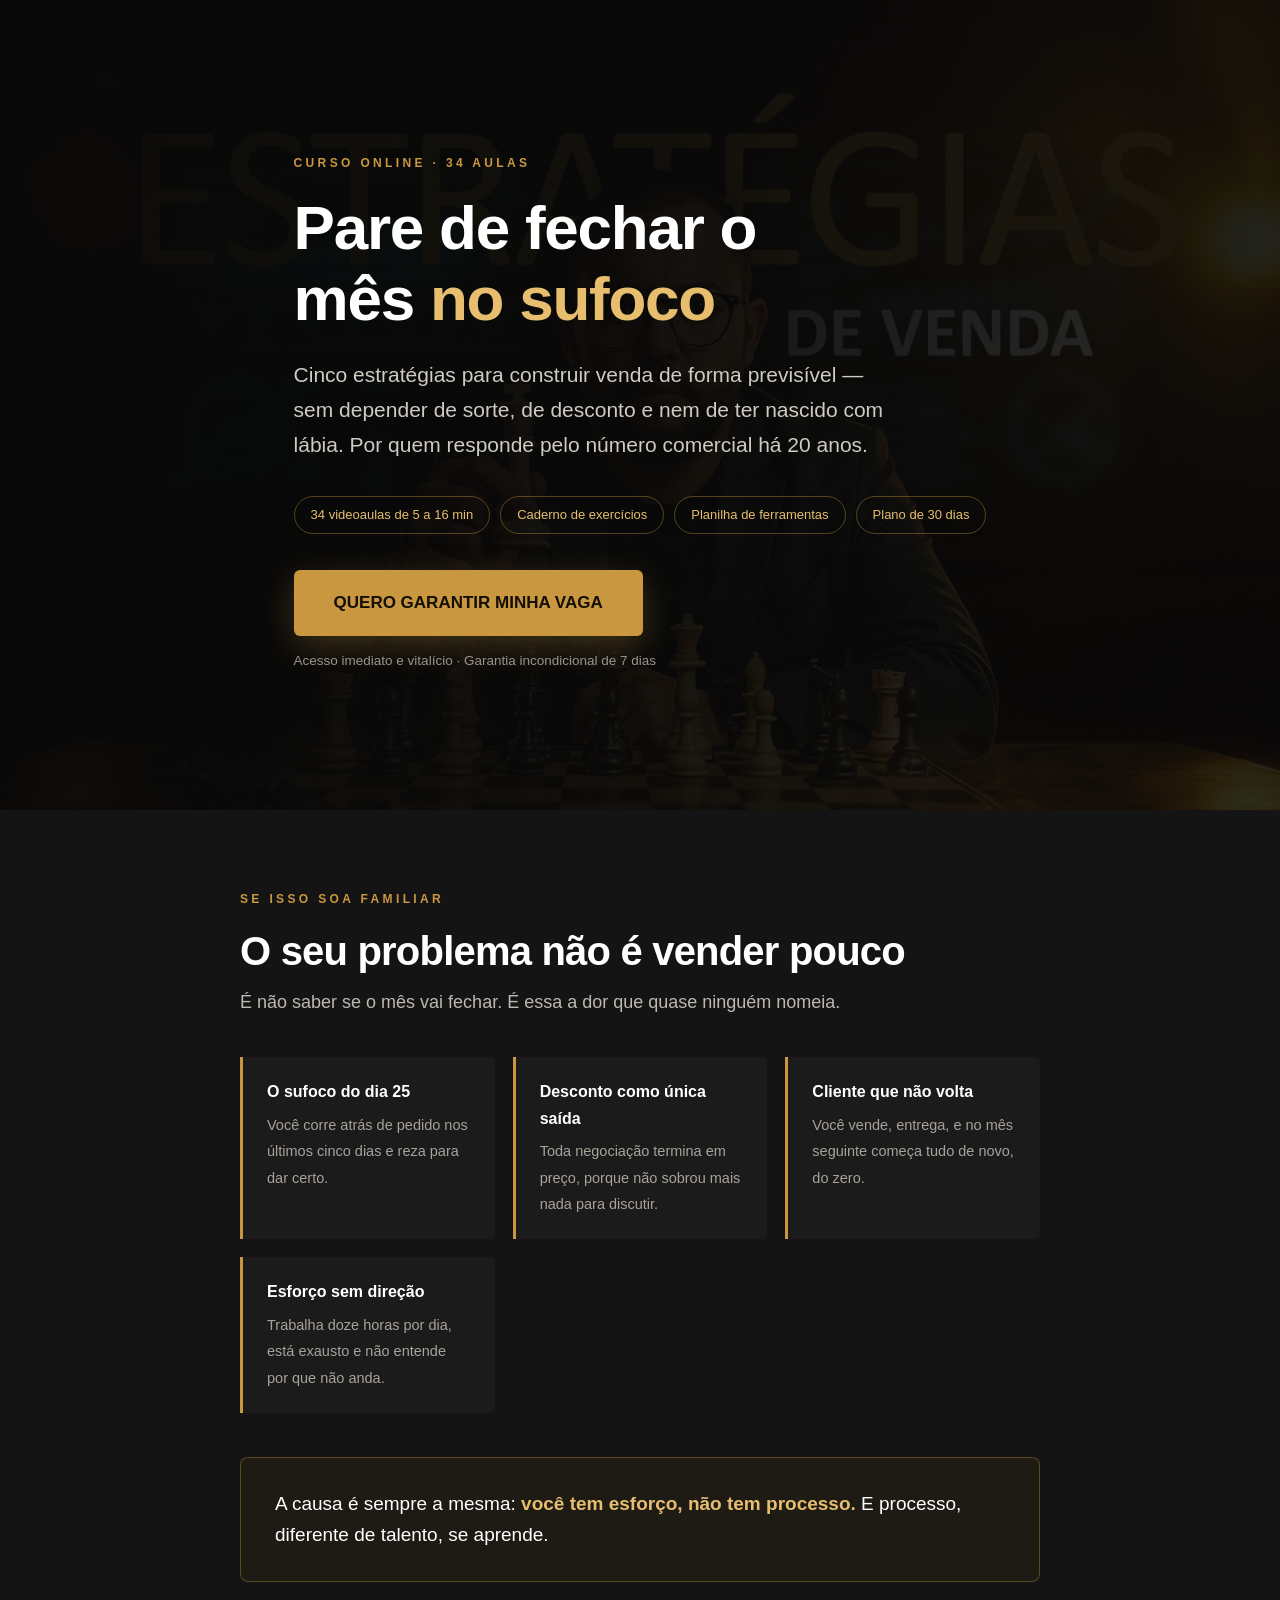
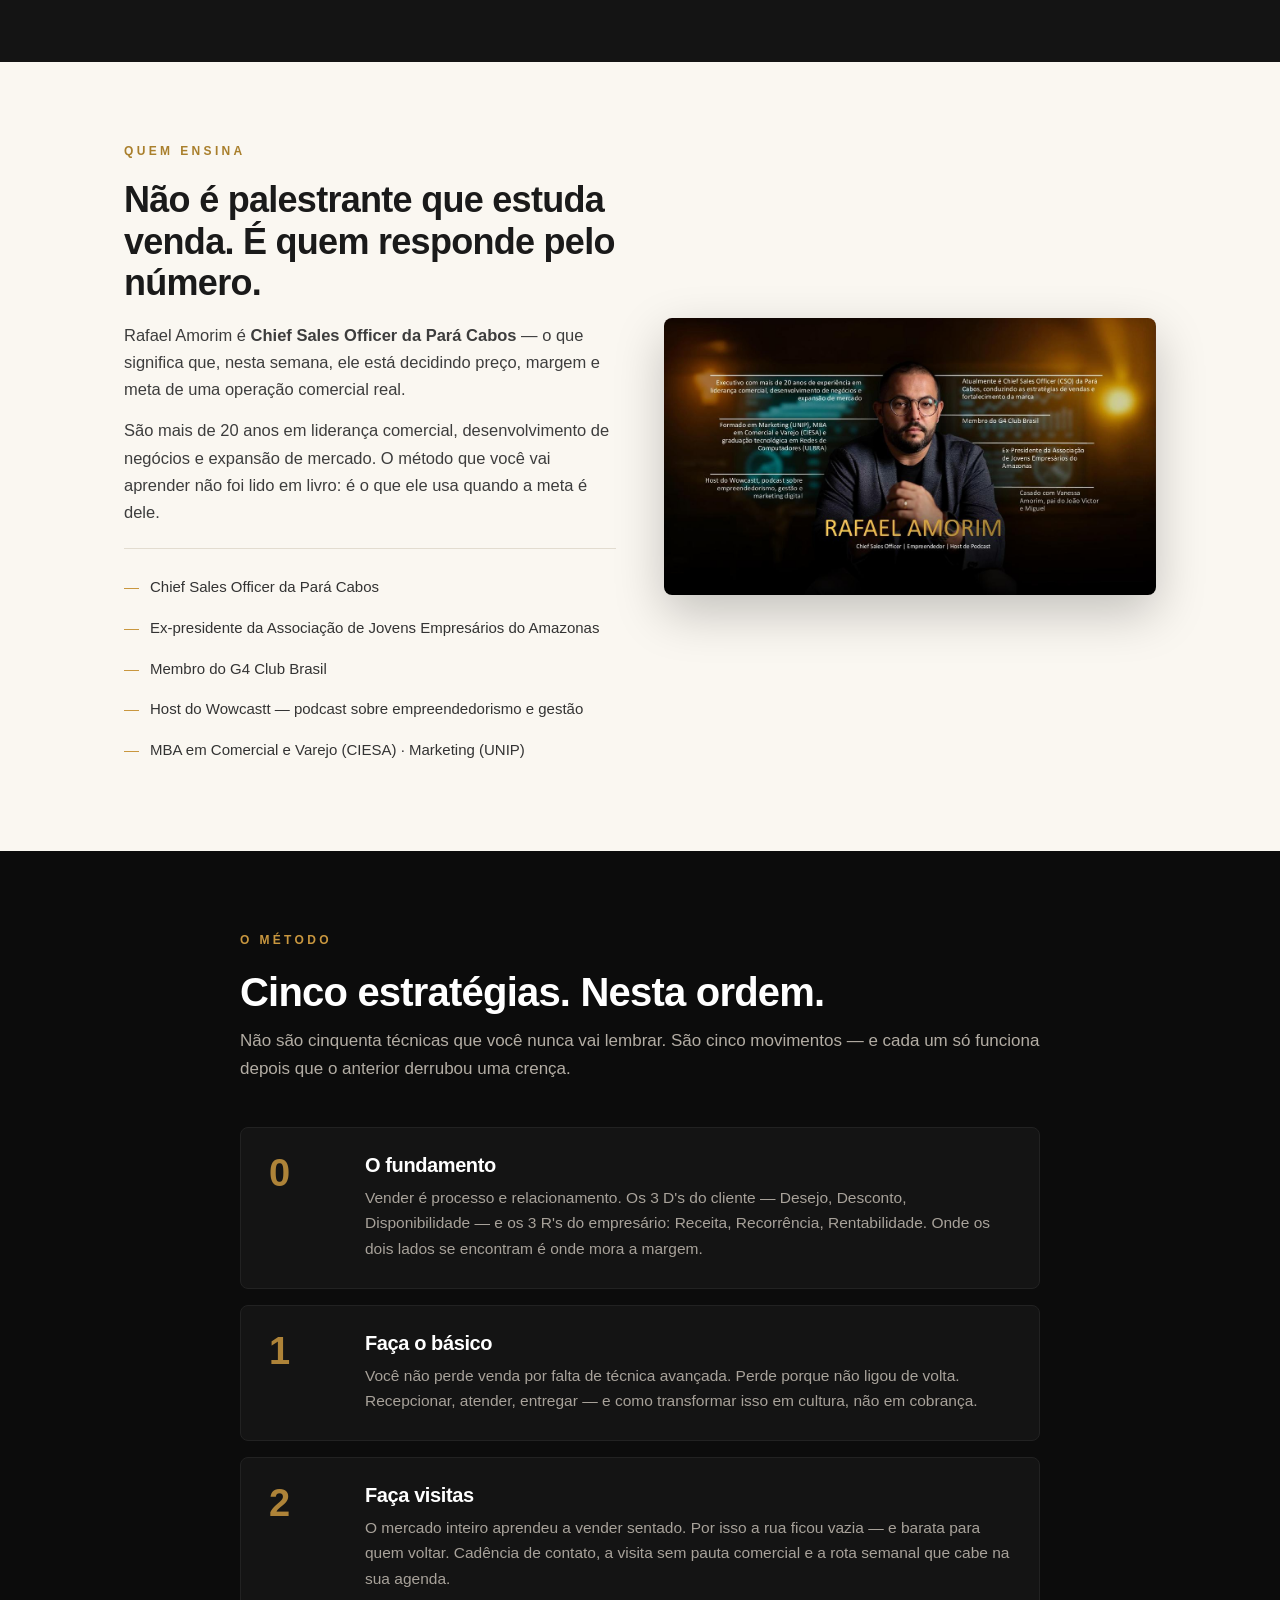
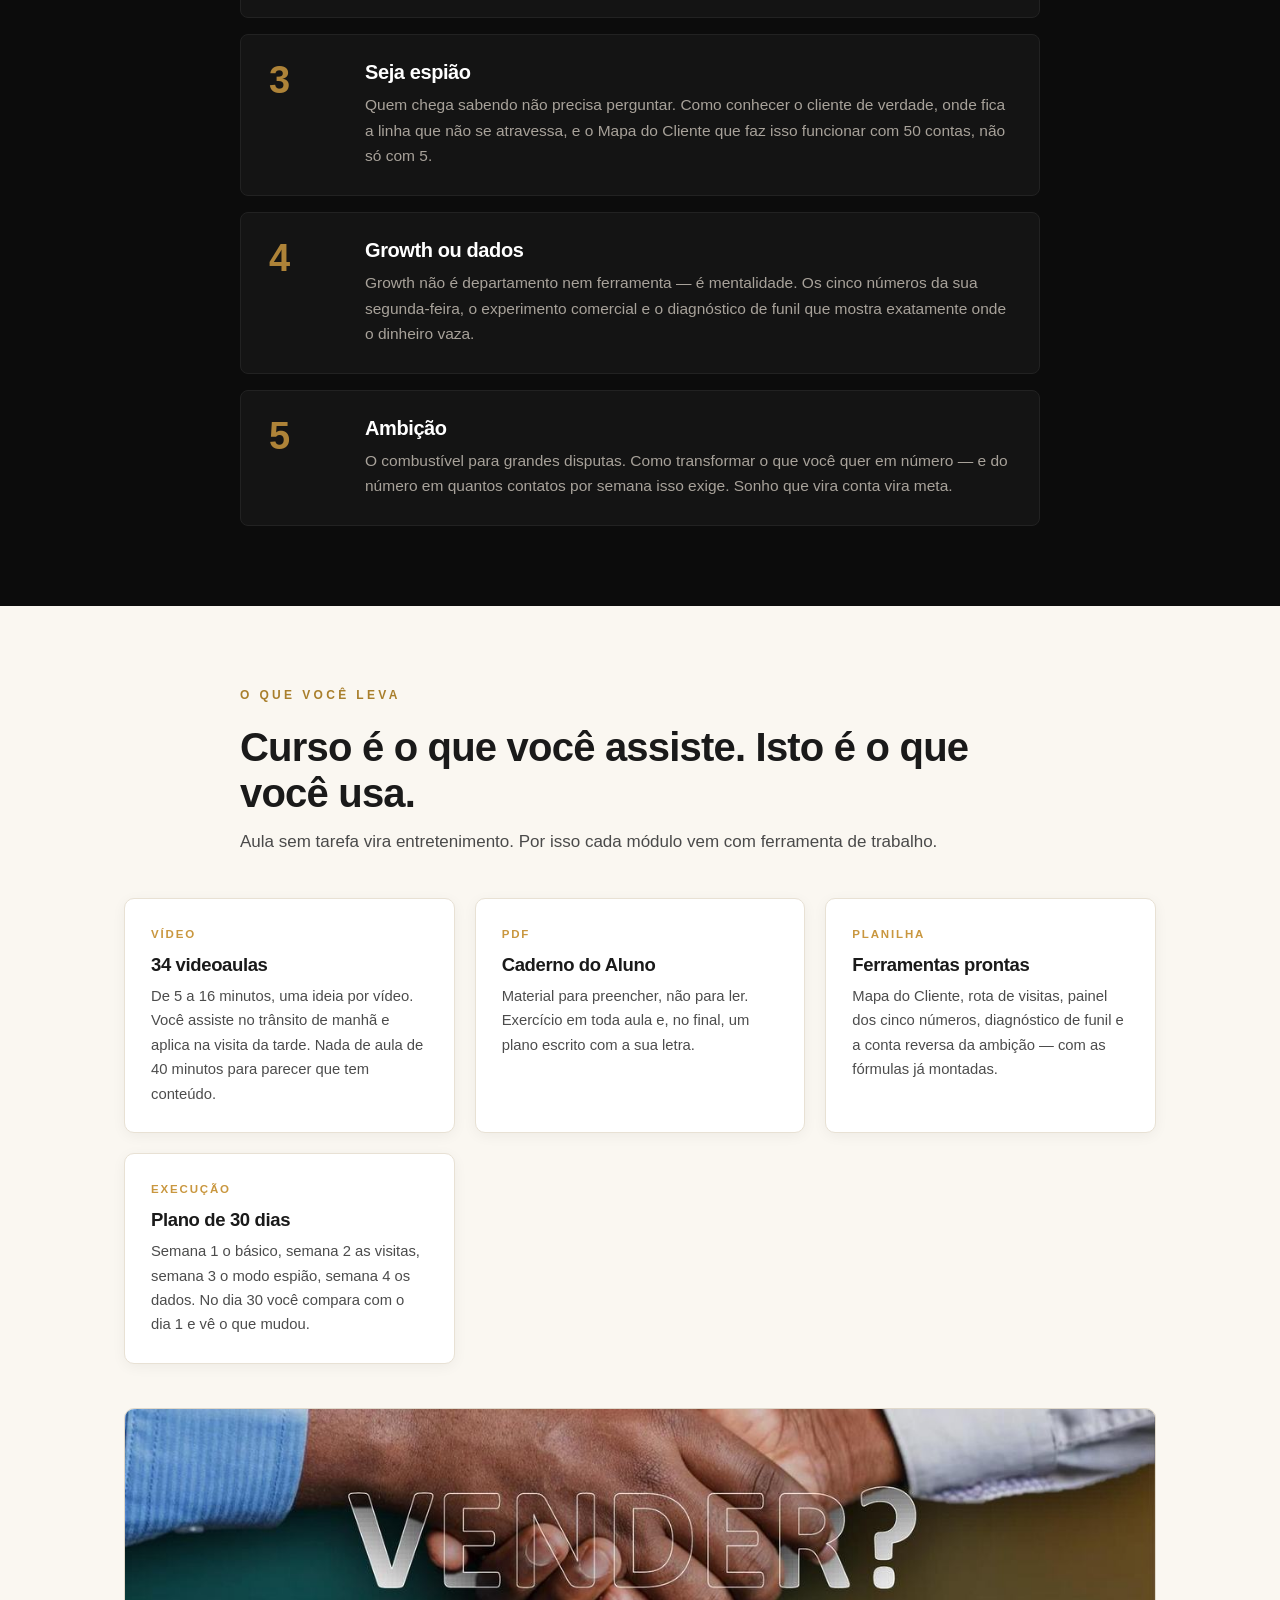
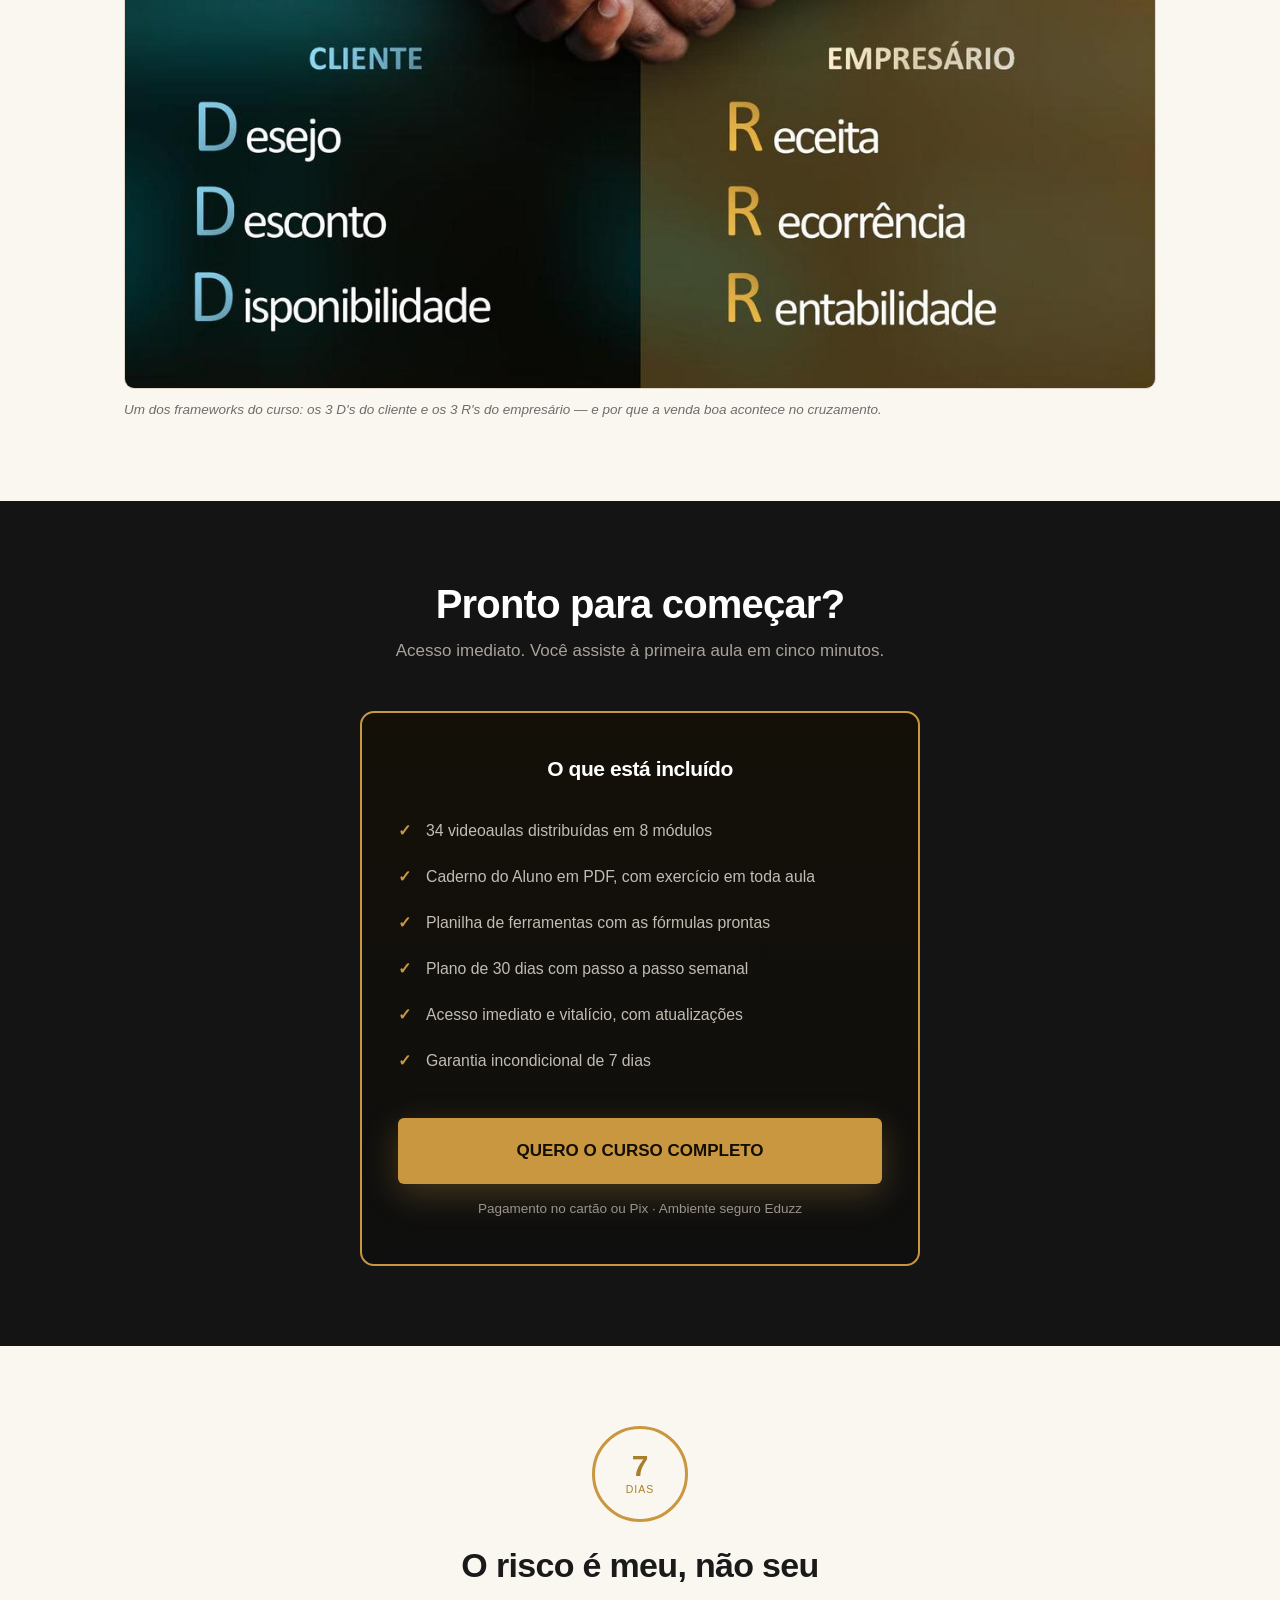
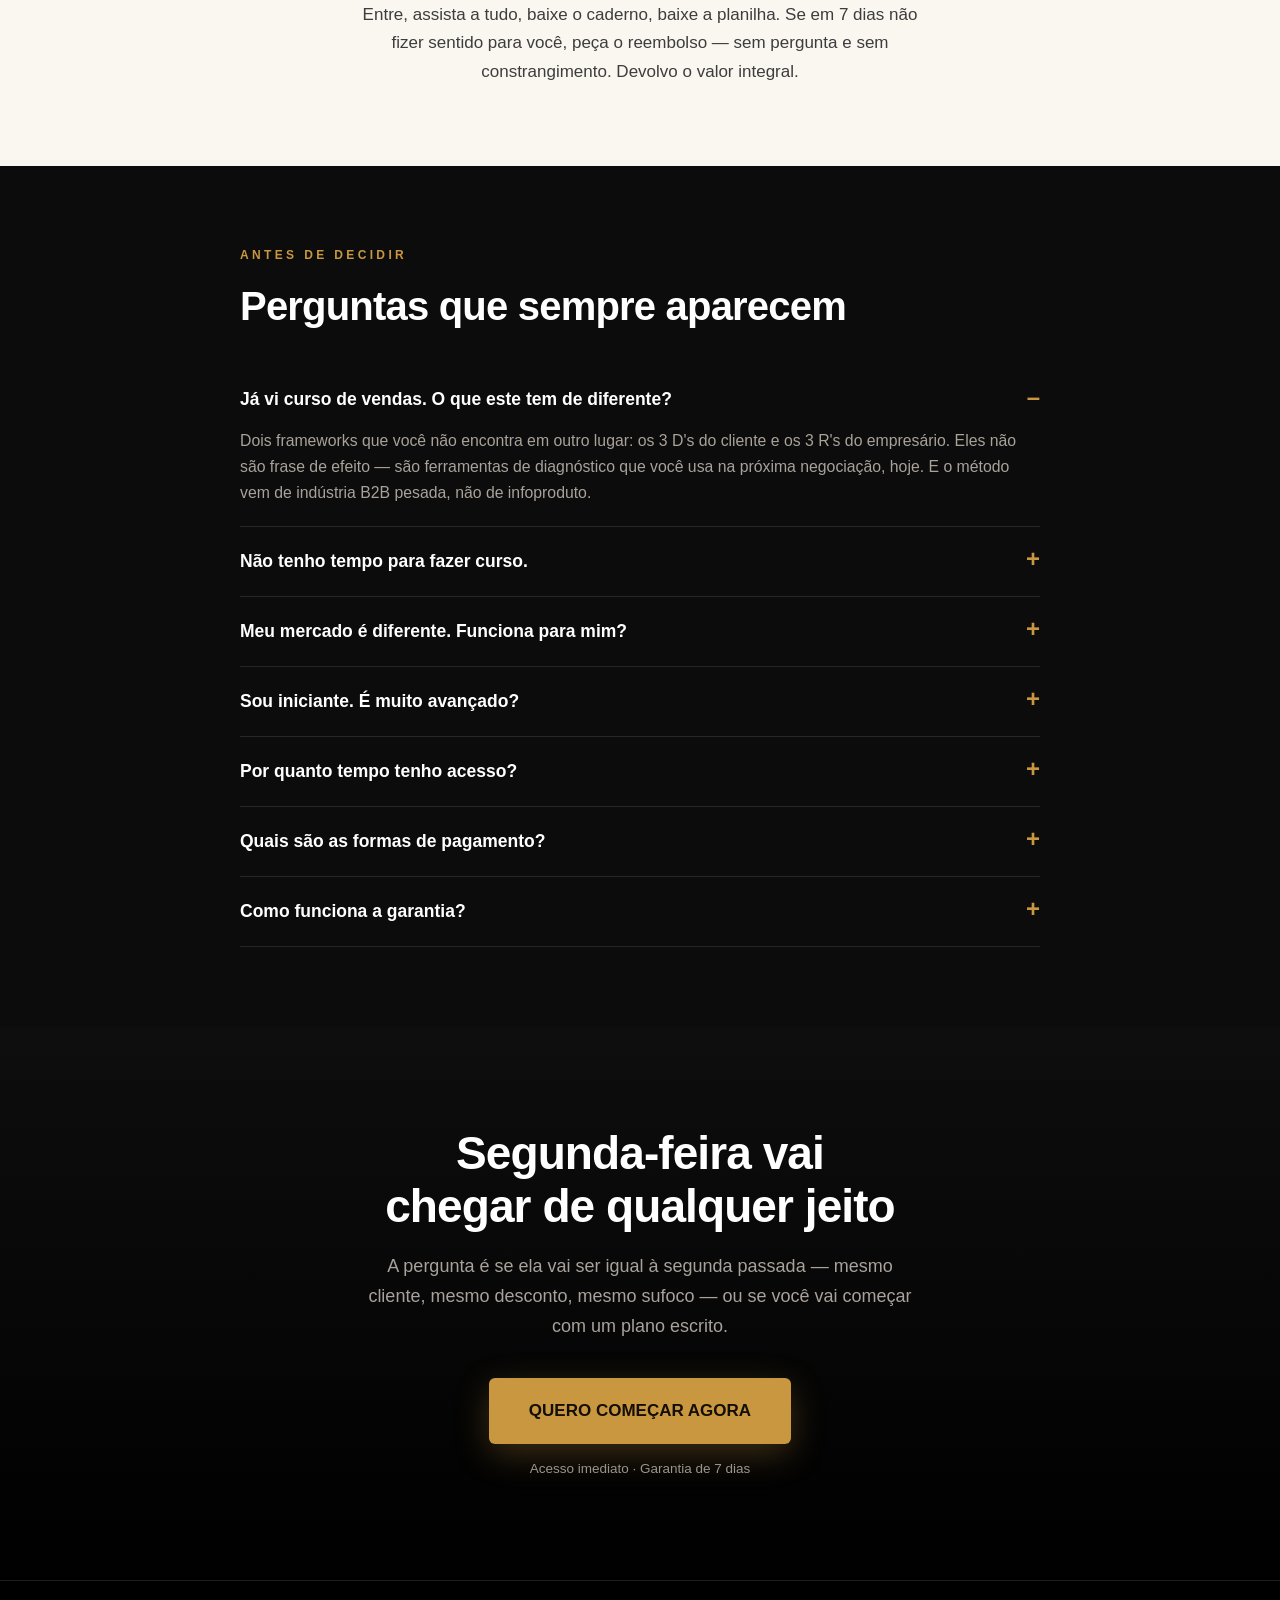
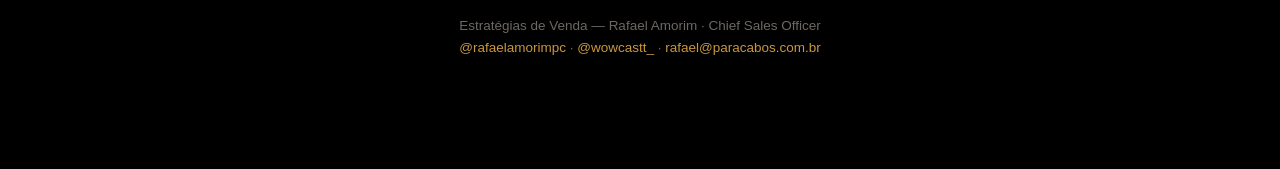
==== index.html @ 99fd36e9 "Add files via upload" ====
<!DOCTYPE html>
<html lang="pt-BR"><head>
<meta charset="utf-8">
<meta name="viewport" content="width=device-width, initial-scale=1">
<title>Estratégias de Venda — Rafael Amorim</title>
<meta name="description" content="Cinco estratégias para construir venda de forma previsível, sem depender de sorte nem de desconto. Curso online com 34 aulas, por um Chief Sales Officer com 20 anos de operação comercial.">
<link rel="icon" href="data:image/svg+xml,%3Csvg xmlns='http://www.w3.org/2000/svg' viewBox='0 0 100 100'%3E%3Crect width='100' height='100' rx='18' fill='%230c0c0c'/%3E%3Ctext x='50' y='70' font-size='58' font-family='Georgia,serif' font-weight='bold' fill='%23c9973f' text-anchor='middle'%3EE%3C/text%3E%3C/svg%3E">
<meta property="og:type" content="website">
<meta property="og:locale" content="pt_BR">
<meta property="og:title" content="Estratégias de Venda — Rafael Amorim">
<meta property="og:description" content="Cinco estratégias para construir venda de forma previsível, sem depender de sorte nem de desconto. Curso online com 34 aulas, por um Chief Sales Officer com 20 anos de operação comercial.">
<meta property="og:image" content="https://rdamorim08.github.io/estrategiasdevendasRDA/img/hero.jpg">
<meta property="og:url" content="https://rdamorim08.github.io/estrategiasdevendasRDA/">
<meta name="twitter:card" content="summary_large_image">
<link rel="stylesheet" href="style.css">
</head><body>

<header class="hero">
  <img class="bg" src="img/hero.jpg" alt="" fetchpriority="high">
  <div class="veil"></div>
  <div class="wrap">
    <div class="eyebrow">Curso online · 34 aulas</div>
    <h1>Pare de fechar o mês <em>no sufoco</em></h1>
    <p class="sub">Cinco estratégias para construir venda de forma previsível — sem depender de sorte,
    de desconto e nem de ter nascido com lábia. Por quem responde pelo número comercial há 20 anos.</p>
    <div class="badges">
      <span class="badge">34 videoaulas de 5 a 16 min</span>
      <span class="badge">Caderno de exercícios</span>
      <span class="badge">Planilha de ferramentas</span>
      <span class="badge">Plano de 30 dias</span>
    </div>
    <a class="btn" href="https://chk.eduzz.com/uehzxj2f">QUERO GARANTIR MINHA VAGA</a>
    <span class="btn-note">Acesso imediato e vitalício · Garantia incondicional de 7 dias</span>
  </div>
</header>

<section class="dor">
  <div class="wrap"><div class="narrow">
    <div class="eyebrow">Se isso soa familiar</div>
    <h2>O seu problema não é vender pouco</h2>
    <p class="lead">É não saber se o mês vai fechar. É essa a dor que quase ninguém nomeia.</p>
    <div class="pains">
      <div class="pain"><b>O sufoco do dia 25</b><span>Você corre atrás de pedido nos últimos cinco dias e reza para dar certo.</span></div>
      <div class="pain"><b>Desconto como única saída</b><span>Toda negociação termina em preço, porque não sobrou mais nada para discutir.</span></div>
      <div class="pain"><b>Cliente que não volta</b><span>Você vende, entrega, e no mês seguinte começa tudo de novo, do zero.</span></div>
      <div class="pain"><b>Esforço sem direção</b><span>Trabalha doze horas por dia, está exausto e não entende por que não anda.</span></div>
    </div>
    <div class="turn"><p>A causa é sempre a mesma: <b>você tem esforço, não tem processo.</b>
    E processo, diferente de talento, se aprende.</p></div>
  </div></div>
</section>

<section class="autor">
  <div class="wrap"><div class="grid">
    <div>
      <div class="eyebrow">Quem ensina</div>
      <h2>Não é palestrante que estuda venda. É quem responde pelo número.</h2>
      <p>Rafael Amorim é <b>Chief Sales Officer da Pará Cabos</b> — o que significa que, nesta semana,
      ele está decidindo preço, margem e meta de uma operação comercial real.</p>
      <p>São mais de 20 anos em liderança comercial, desenvolvimento de negócios e expansão de mercado.
      O método que você vai aprender não foi lido em livro: é o que ele usa quando a meta é dele.</p>
      <ul class="creds">
        <li>Chief Sales Officer da Pará Cabos</li>
        <li>Ex-presidente da Associação de Jovens Empresários do Amazonas</li>
        <li>Membro do G4 Club Brasil</li>
        <li>Host do Wowcastt — podcast sobre empreendedorismo e gestão</li>
        <li>MBA em Comercial e Varejo (CIESA) · Marketing (UNIP)</li>
      </ul>
    </div>
    <div><img src="img/bio.jpg" alt="Rafael Amorim" loading="lazy"></div>
  </div></div>
</section>

<section class="metodo">
  <div class="wrap"><div class="narrow">
    <div class="eyebrow">O método</div>
    <h2>Cinco estratégias. Nesta ordem.</h2>
    <p class="intro">Não são cinquenta técnicas que você nunca vai lembrar. São cinco movimentos —
    e cada um só funciona depois que o anterior derrubou uma crença.</p>
    <div class="steps">
      <div class="step"><div class="n">0</div><div>
        <h3>O fundamento</h3>
        <p>Vender é processo e relacionamento. Os 3 D's do cliente — Desejo, Desconto, Disponibilidade —
        e os 3 R's do empresário: Receita, Recorrência, Rentabilidade. Onde os dois lados se encontram
        é onde mora a margem.</p></div></div>
      <div class="step"><div class="n">1</div><div>
        <h3>Faça o básico</h3>
        <p>Você não perde venda por falta de técnica avançada. Perde porque não ligou de volta.
        Recepcionar, atender, entregar — e como transformar isso em cultura, não em cobrança.</p></div></div>
      <div class="step"><div class="n">2</div><div>
        <h3>Faça visitas</h3>
        <p>O mercado inteiro aprendeu a vender sentado. Por isso a rua ficou vazia — e barata para quem
        voltar. Cadência de contato, a visita sem pauta comercial e a rota semanal que cabe na sua agenda.</p></div></div>
      <div class="step"><div class="n">3</div><div>
        <h3>Seja espião</h3>
        <p>Quem chega sabendo não precisa perguntar. Como conhecer o cliente de verdade, onde fica a linha
        que não se atravessa, e o Mapa do Cliente que faz isso funcionar com 50 contas, não só com 5.</p></div></div>
      <div class="step"><div class="n">4</div><div>
        <h3>Growth ou dados</h3>
        <p>Growth não é departamento nem ferramenta — é mentalidade. Os cinco números da sua segunda-feira,
        o experimento comercial e o diagnóstico de funil que mostra exatamente onde o dinheiro vaza.</p></div></div>
      <div class="step"><div class="n">5</div><div>
        <h3>Ambição</h3>
        <p>O combustível para grandes disputas. Como transformar o que você quer em número — e do número
        em quantos contatos por semana isso exige. Sonho que vira conta vira meta.</p></div></div>
    </div>
  </div></div>
</section>

<section class="inclui">
  <div class="wrap">
    <div class="narrow">
      <div class="eyebrow">O que você leva</div>
      <h2>Curso é o que você assiste. Isto é o que você usa.</h2>
      <p class="sub">Aula sem tarefa vira entretenimento. Por isso cada módulo vem com ferramenta de trabalho.</p>
    </div>
    <div class="cards">
      <div class="card"><div class="tag">Vídeo</div><h3>34 videoaulas</h3>
        <p>De 5 a 16 minutos, uma ideia por vídeo. Você assiste no trânsito de manhã e aplica na visita da tarde.
        Nada de aula de 40 minutos para parecer que tem conteúdo.</p></div>
      <div class="card"><div class="tag">PDF</div><h3>Caderno do Aluno</h3>
        <p>Material para preencher, não para ler. Exercício em toda aula e, no final, um plano escrito
        com a sua letra.</p></div>
      <div class="card"><div class="tag">Planilha</div><h3>Ferramentas prontas</h3>
        <p>Mapa do Cliente, rota de visitas, painel dos cinco números, diagnóstico de funil e a conta reversa
        da ambição — com as fórmulas já montadas.</p></div>
      <div class="card"><div class="tag">Execução</div><h3>Plano de 30 dias</h3>
        <p>Semana 1 o básico, semana 2 as visitas, semana 3 o modo espião, semana 4 os dados.
        No dia 30 você compara com o dia 1 e vê o que mudou.</p></div>
    </div>
    <figure class="figure">
      <img src="img/3d3r.jpg" alt="Os 3 D's do cliente e os 3 R's do empresário" loading="lazy">
      <figcaption>Um dos frameworks do curso: os 3 D's do cliente e os 3 R's do empresário — e por que a venda boa acontece no cruzamento.</figcaption>
    </figure>
  </div>
</section>

<section class="cta-sec" id="inscricao">
  <div class="wrap">
    <h2>Pronto para começar?</h2>
    <p class="sub">Acesso imediato. Você assiste à primeira aula em cinco minutos.</p>
    <div class="pbox">
      <h3>O que está incluído</h3>
      <ul>
        <li>34 videoaulas distribuídas em 8 módulos</li>
        <li>Caderno do Aluno em PDF, com exercício em toda aula</li>
        <li>Planilha de ferramentas com as fórmulas prontas</li>
        <li>Plano de 30 dias com passo a passo semanal</li>
        <li>Acesso imediato e vitalício, com atualizações</li>
        <li>Garantia incondicional de 7 dias</li>
      </ul>
      <a class="btn" href="https://chk.eduzz.com/uehzxj2f">QUERO O CURSO COMPLETO</a>
      <span class="btn-note">Pagamento no cartão ou Pix · Ambiente seguro Eduzz</span>
    </div>
  </div>
</section>

<section class="garantia">
  <div class="wrap"><div class="narrow">
    <div class="seal"><b>7</b><span>dias</span></div>
    <h2>O risco é meu, não seu</h2>
    <p>Entre, assista a tudo, baixe o caderno, baixe a planilha. Se em 7 dias não fizer sentido para você,
    peça o reembolso — sem pergunta e sem constrangimento. Devolvo o valor integral.</p>
  </div></div>
</section>

<section class="faq">
  <div class="wrap"><div class="narrow">
    <div class="eyebrow">Antes de decidir</div>
    <h2>Perguntas que sempre aparecem</h2>
    <details open><summary>Já vi curso de vendas. O que este tem de diferente?</summary>
      <p>Dois frameworks que você não encontra em outro lugar: os 3 D's do cliente e os 3 R's do empresário.
      Eles não são frase de efeito — são ferramentas de diagnóstico que você usa na próxima negociação, hoje.
      E o método vem de indústria B2B pesada, não de infoproduto.</p></details>
    <details><summary>Não tenho tempo para fazer curso.</summary>
      <p>Foi por causa dessa objeção que o curso foi montado assim: aulas de 5 minutos, uma ideia por vídeo,
      sem introdução de dez minutos. Você assiste uma no trânsito e aplica na visita da tarde.
      E, na prática, você não tem tempo justamente porque não tem processo — quem trabalha no improviso gasta
      o dobro de horas pelo mesmo resultado.</p></details>
    <details><summary>Meu mercado é diferente. Funciona para mim?</summary>
      <p>O método nasceu em venda B2B de ciclo longo, com margem apertada e concorrência por preço — o cenário
      mais difícil que existe. Se funciona ali, tende a funcionar em contextos mais simples.
      Serve para vendedor de linha de frente, gestor comercial, dono de PME e para quem está começando do zero.</p></details>
    <details><summary>Sou iniciante. É muito avançado?</summary>
      <p>Não. O curso começa pelo fundamento — o que é venda de verdade — antes de qualquer técnica.
      Justamente por isso a ordem dos módulos não deve ser trocada.</p></details>
    <details><summary>Por quanto tempo tenho acesso?</summary>
      <p>Acesso vitalício, incluindo as atualizações do conteúdo. O material de apoio você baixa e fica com você.</p></details>
    <details><summary>Quais são as formas de pagamento?</summary>
      <p>Cartão de crédito, com parcelamento, ou Pix. O pagamento é processado pela Eduzz, em ambiente seguro.
      No Pix, a liberação costuma ser imediata após a confirmação.</p></details>
    <details><summary>Como funciona a garantia?</summary>
      <p>Você tem 7 dias a partir da compra para pedir reembolso integral, sem precisar justificar.
      Basta responder ao e-mail de confirmação pedindo o cancelamento.</p></details>
  </div></div>
</section>

<section class="final">
  <div class="wrap">
    <h2>Segunda-feira vai chegar de qualquer jeito</h2>
    <p>A pergunta é se ela vai ser igual à segunda passada — mesmo cliente, mesmo desconto, mesmo sufoco —
    ou se você vai começar com um plano escrito.</p>
    <a class="btn" href="https://chk.eduzz.com/uehzxj2f">QUERO COMEÇAR AGORA</a>
    <span class="btn-note">Acesso imediato · Garantia de 7 dias</span>
  </div>
</section>

<footer><div class="wrap"><p>Estratégias de Venda — Rafael Amorim · Chief Sales Officer<br>
<a href="https://instagram.com/rafaelamorimpc" target="_blank" rel="noopener">@rafaelamorimpc</a> ·
<a href="https://youtube.com/@wowcastt_" target="_blank" rel="noopener">@wowcastt_</a> ·
<a href="mailto:rafael@paracabos.com.br">rafael@paracabos.com.br</a></p></div></footer>

<div class="sticky"><a class="btn" href="https://chk.eduzz.com/uehzxj2f">QUERO GARANTIR MINHA VAGA</a></div>
</body></html>
---- style.css ----
:root{--gold:#c9973f;--gold-l:#e6be6e;--ink:#0c0c0c;--ink2:#141414;--paper:#faf7f1;--txt:#e9e6e0;--mut:#9a948b}
*{box-sizing:border-box;margin:0;padding:0}
html{scroll-behavior:smooth;-webkit-text-size-adjust:100%}
body{font-family:-apple-system,BlinkMacSystemFont,'Segoe UI',Inter,Helvetica,Arial,sans-serif;
     background:var(--ink);color:var(--txt);line-height:1.65;-webkit-font-smoothing:antialiased}
img{max-width:100%;display:block}
.wrap{max-width:1080px;margin:0 auto;padding:0 24px}
.narrow{max-width:800px;margin:0 auto}
h1,h2,h3{line-height:1.15;letter-spacing:-.02em}
section{padding:80px 0}
.gold{color:var(--gold-l)}
.eyebrow{font-size:12px;letter-spacing:.28em;text-transform:uppercase;color:var(--gold);font-weight:700;margin-bottom:18px}

.btn{display:inline-block;background:var(--gold);color:#140f04;font-weight:800;font-size:17px;
     padding:19px 40px;border-radius:6px;text-decoration:none;text-align:center;
     box-shadow:0 10px 34px rgba(201,151,63,.28);transition:transform .15s,box-shadow .15s,background .15s}
.btn:hover{transform:translateY(-2px);box-shadow:0 14px 40px rgba(201,151,63,.42);background:var(--gold-l)}
.btn:active{transform:translateY(0)}
.btn.ghost{background:transparent;color:var(--gold-l);border:1.5px solid var(--gold);box-shadow:none}
.btn.ghost:hover{background:rgba(201,151,63,.1)}
.btn-note{display:block;font-size:13.5px;color:var(--mut);margin-top:14px}

.hero{position:relative;min-height:90vh;display:flex;align-items:center;overflow:hidden;padding:96px 0 80px}
.hero img.bg{position:absolute;inset:0;width:100%;height:100%;object-fit:cover;opacity:.34}
.hero .veil{position:absolute;inset:0;background:linear-gradient(105deg,rgba(8,8,8,.96) 0%,rgba(8,8,8,.86) 45%,rgba(8,8,8,.55) 100%)}
.hero .wrap{position:relative;z-index:2}
.hero h1{font-size:clamp(34px,5.6vw,62px);font-weight:800;max-width:16ch;margin-bottom:24px;color:#fff}
.hero h1 em{font-style:normal;color:var(--gold-l)}
.hero p.sub{font-size:clamp(17px,2.1vw,21px);color:#cfcac2;max-width:52ch;margin-bottom:34px}
.badges{display:flex;flex-wrap:wrap;gap:10px;margin-bottom:36px}
.badge{border:1px solid rgba(201,151,63,.4);border-radius:100px;padding:7px 16px;font-size:13px;color:var(--gold-l)}

.dor{background:var(--ink2)}
.dor h2{font-size:clamp(26px,3.6vw,40px);color:#fff;margin-bottom:14px}
.dor .lead{font-size:18px;color:#bdb8b0;margin-bottom:40px}
.pains{display:grid;grid-template-columns:repeat(auto-fit,minmax(240px,1fr));gap:18px}
.pain{background:#1b1b1b;border-left:3px solid var(--gold);padding:22px 24px;border-radius:0 6px 6px 0}
.pain b{display:block;color:#fff;font-size:16px;margin-bottom:6px}
.pain span{font-size:14.5px;color:#a8a29a}
.turn{margin-top:44px;padding:30px 34px;border:1px solid rgba(201,151,63,.35);border-radius:8px;background:rgba(201,151,63,.06)}
.turn p{font-size:19px;color:#fff}
.turn p b{color:var(--gold-l)}

.autor{background:var(--paper);color:#1a1a1a}
.autor .grid{display:grid;grid-template-columns:1fr 1fr;gap:48px;align-items:center}
.autor img{width:100%;border-radius:8px;box-shadow:0 18px 50px rgba(0,0,0,.22)}
.autor h2{font-size:clamp(25px,3.3vw,36px);margin-bottom:18px}
.autor p{color:#3d3d3d;margin-bottom:14px;font-size:16.5px}
.autor .eyebrow{color:#a97f2c}
.creds{list-style:none;margin-top:22px;border-top:1px solid #e2dcd0;padding-top:18px}
.creds li{padding:8px 0 8px 26px;position:relative;font-size:15px;color:#333}
.creds li:before{content:"—";position:absolute;left:0;color:var(--gold)}

.metodo h2{font-size:clamp(26px,3.6vw,40px);color:#fff;margin-bottom:12px}
.metodo .intro{color:#b3ada4;font-size:17px;margin-bottom:44px}
.steps{display:grid;gap:16px}
.step{display:grid;grid-template-columns:74px 1fr;gap:22px;background:var(--ink2);border:1px solid #222;
      border-radius:8px;padding:26px 28px;align-items:start;transition:border-color .2s,transform .2s}
.step:hover{border-color:rgba(201,151,63,.45);transform:translateX(3px)}
.step .n{font-size:38px;font-weight:800;color:var(--gold);line-height:1;opacity:.85}
.step h3{font-size:20px;color:#fff;margin-bottom:8px}
.step p{color:#a8a29a;font-size:15.5px}

.inclui{background:var(--paper);color:#1a1a1a}
.inclui h2{font-size:clamp(26px,3.6vw,40px);margin-bottom:12px}
.inclui .sub{color:#4a4a4a;margin-bottom:42px;font-size:17px}
.inclui .eyebrow{color:#a97f2c}
.cards{display:grid;grid-template-columns:repeat(auto-fit,minmax(250px,1fr));gap:20px}
.card{background:#fff;border:1px solid #e8e1d4;border-radius:10px;padding:26px;box-shadow:0 3px 14px rgba(0,0,0,.05)}
.card .tag{font-size:11.5px;letter-spacing:.16em;text-transform:uppercase;color:var(--gold);font-weight:700;margin-bottom:10px}
.card h3{font-size:18.5px;margin-bottom:9px}
.card p{font-size:14.8px;color:#4c4c4c}
.figure{margin-top:44px}
.figure img{width:100%;border-radius:10px;border:1px solid #e0d9cb}
.figure figcaption{font-size:13.5px;color:#6d6d6d;margin-top:10px;font-style:italic}

.cta-sec{background:var(--ink2);text-align:center}
.cta-sec h2{font-size:clamp(26px,3.6vw,40px);color:#fff;margin-bottom:10px}
.cta-sec .sub{color:#a8a29a;margin-bottom:46px;font-size:17px}
.pbox{max-width:560px;margin:0 auto;border:2px solid var(--gold);border-radius:14px;padding:44px 36px;
      background:linear-gradient(180deg,#141008 0%,#0f0f0f 100%)}
.pbox h3{font-size:21px;color:#fff;margin-bottom:26px}
.pbox ul{list-style:none;text-align:left;margin-bottom:34px}
.pbox li{font-size:15.8px;color:#c2bcb3;padding:10px 0 10px 28px;position:relative}
.pbox li:before{content:"✓";position:absolute;left:0;color:var(--gold);font-weight:700;font-size:16px}
.pbox .btn{width:100%}

.garantia{background:var(--paper);color:#1a1a1a;text-align:center}
.seal{width:96px;height:96px;border:3px solid var(--gold);border-radius:50%;display:flex;
      align-items:center;justify-content:center;margin:0 auto 24px;flex-direction:column}
.seal b{font-size:30px;color:#a97f2c;line-height:1}
.seal span{font-size:10.5px;letter-spacing:.1em;color:#a97f2c;text-transform:uppercase}
.garantia h2{font-size:clamp(24px,3.2vw,34px);margin-bottom:16px}
.garantia p{color:#3d3d3d;font-size:17px;max-width:60ch;margin:0 auto}

.faq h2{font-size:clamp(26px,3.6vw,40px);color:#fff;margin-bottom:36px}
details{border-bottom:1px solid #262626;padding:20px 0}
summary{cursor:pointer;font-size:17.5px;color:#fff;font-weight:600;list-style:none;display:flex;justify-content:space-between;gap:16px}
summary::-webkit-details-marker{display:none}
summary:after{content:"+";color:var(--gold);font-size:24px;line-height:1;flex-shrink:0}
details[open] summary:after{content:"–"}
details p{color:#a8a29a;margin-top:14px;font-size:15.8px}

.final{background:linear-gradient(180deg,#0e0e0e,#000);text-align:center;padding:100px 0}
.final h2{font-size:clamp(28px,4.2vw,46px);color:#fff;margin-bottom:20px;max-width:20ch;margin-inline:auto}
.final p{color:#a8a29a;font-size:18px;max-width:56ch;margin:0 auto 36px}

footer{background:#000;padding:34px 0 110px;text-align:center;border-top:1px solid #1c1c1c}
footer p{font-size:13.5px;color:#6d6862}
footer a{color:var(--gold);text-decoration:none}

/* barra fixa de compra no celular */
.sticky{position:fixed;left:0;right:0;bottom:0;z-index:999;background:rgba(10,10,10,.97);
        border-top:1px solid #2a2a2a;padding:12px 16px calc(12px + env(safe-area-inset-bottom));display:none}
.sticky .btn{width:100%;padding:17px;font-size:16px;box-shadow:none}
@media(max-width:760px){.sticky{display:block}}

/* ===== páginas de agradecimento ===== */
.ty{min-height:100vh;display:flex;flex-direction:column;justify-content:center;padding:70px 0 60px;position:relative;overflow:hidden}
.ty .glow{position:absolute;top:-30%;left:50%;transform:translateX(-50%);width:900px;height:700px;
          background:radial-gradient(ellipse,rgba(201,151,63,.17),transparent 65%);pointer-events:none}
.ty .wrap{position:relative;z-index:2}
.icon{width:86px;height:86px;border-radius:50%;display:flex;align-items:center;justify-content:center;
      margin:0 auto 28px;font-size:40px;line-height:1}
.icon.ok{background:rgba(46,125,50,.14);border:2px solid #3e9e45;color:#5fc266}
.icon.wait{background:rgba(201,151,63,.14);border:2px solid var(--gold);color:var(--gold-l)}
.icon.go{background:rgba(201,151,63,.14);border:2px solid var(--gold);color:var(--gold-l)}
.ty h1{font-size:clamp(29px,4.6vw,46px);color:#fff;text-align:center;margin-bottom:18px;max-width:20ch;margin-inline:auto}
.ty .lead{font-size:clamp(16.5px,2vw,19px);color:#bdb8b0;text-align:center;max-width:58ch;margin:0 auto 46px}
.ty .eyebrow{text-align:center}
.cx{display:grid;gap:14px;max-width:700px;margin:0 auto}
.cx .item{display:grid;grid-template-columns:48px 1fr;gap:18px;background:var(--ink2);border:1px solid #242424;
          border-radius:10px;padding:22px 24px;align-items:start}
.cx .item .n{width:34px;height:34px;border-radius:50%;background:rgba(201,151,63,.14);border:1px solid rgba(201,151,63,.5);
             color:var(--gold-l);font-weight:800;font-size:15px;display:flex;align-items:center;justify-content:center}
.cx .item h3{font-size:17.5px;color:#fff;margin-bottom:6px}
.cx .item p{font-size:15px;color:#a8a29a}
.note{max-width:700px;margin:40px auto 0;border:1px solid rgba(201,151,63,.32);border-radius:10px;
      padding:24px 28px;background:rgba(201,151,63,.05)}
.note b{color:var(--gold-l)}
.note p{color:#c2bcb3;font-size:15.5px}
.ty .acts{text-align:center;margin-top:46px;display:flex;gap:14px;justify-content:center;flex-wrap:wrap}
.ty footer{background:transparent;border:0;padding:56px 0 0}

@media(max-width:860px){
  .autor .grid{grid-template-columns:1fr;gap:30px}
  section{padding:60px 0}
  .step{grid-template-columns:52px 1fr;gap:16px;padding:22px}
  .step .n{font-size:30px}
  .hero{min-height:auto}
  .cx .item{grid-template-columns:40px 1fr;gap:14px;padding:20px}
}
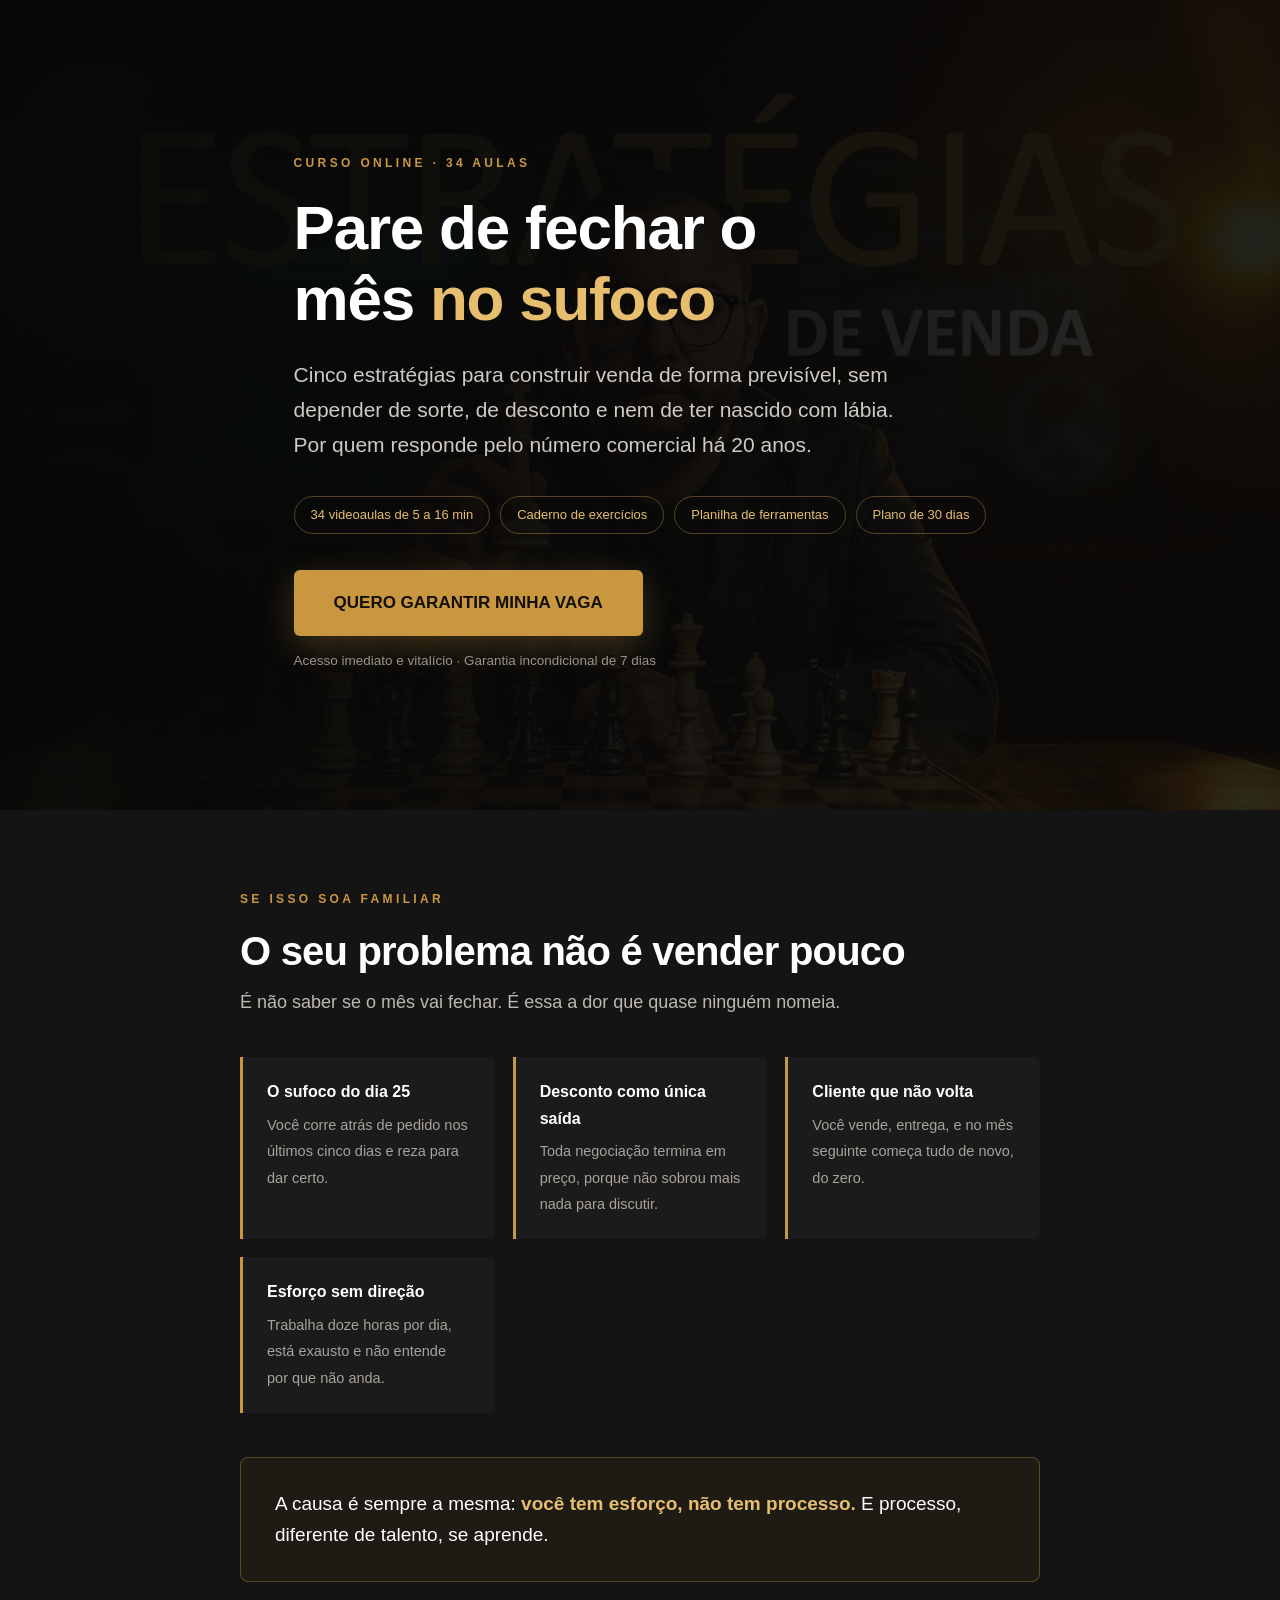
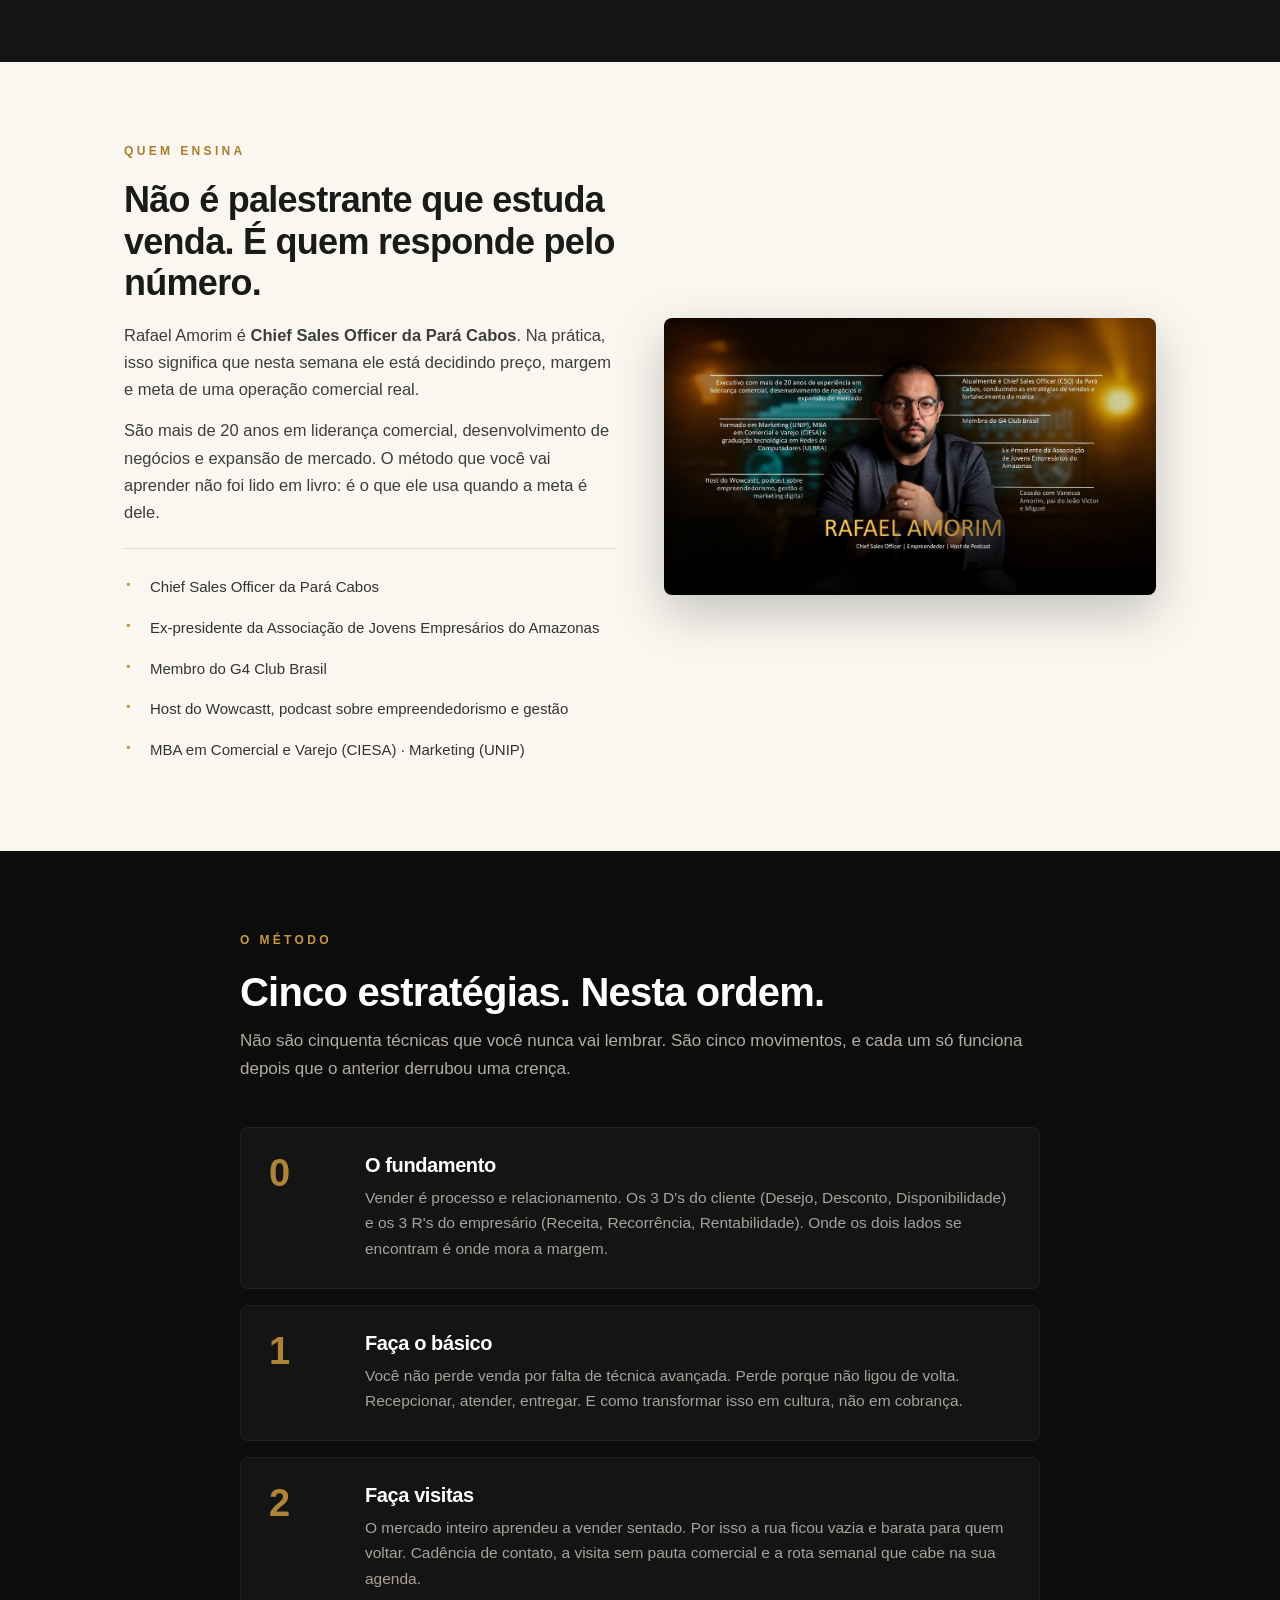
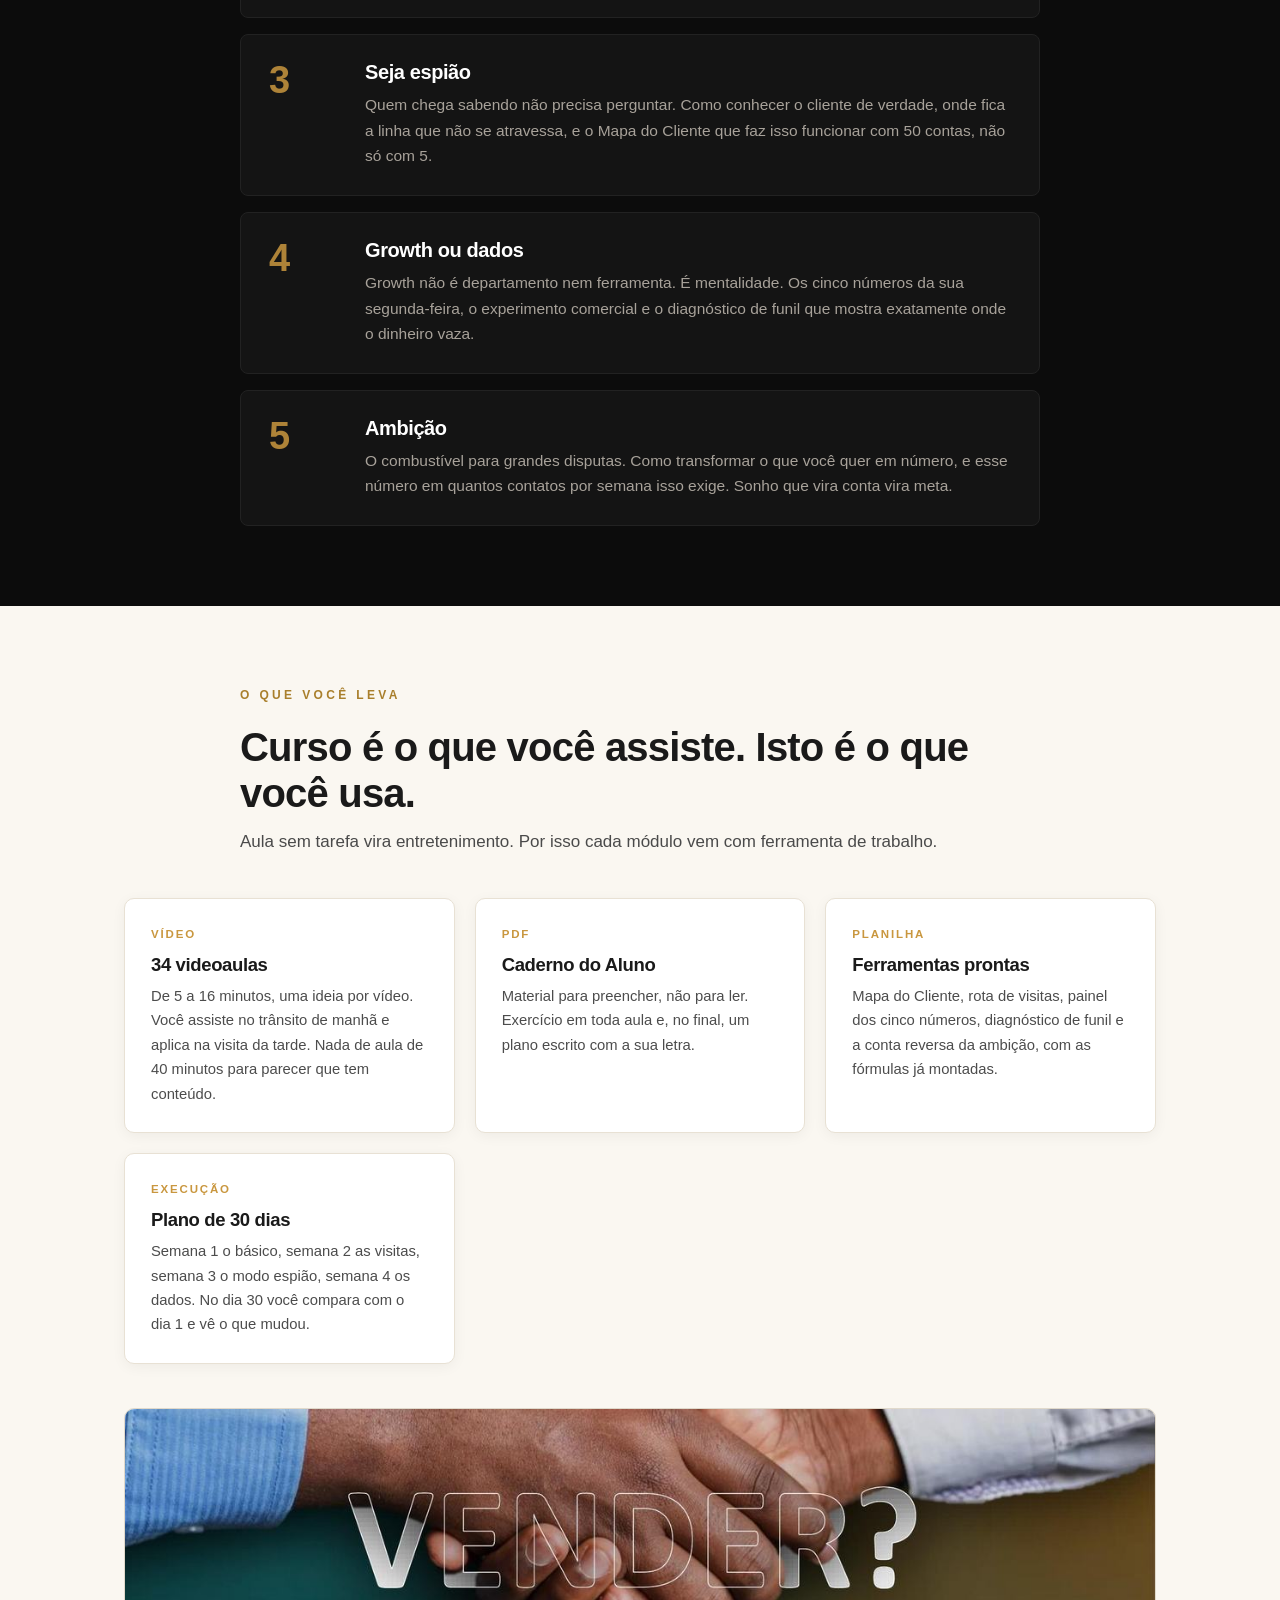
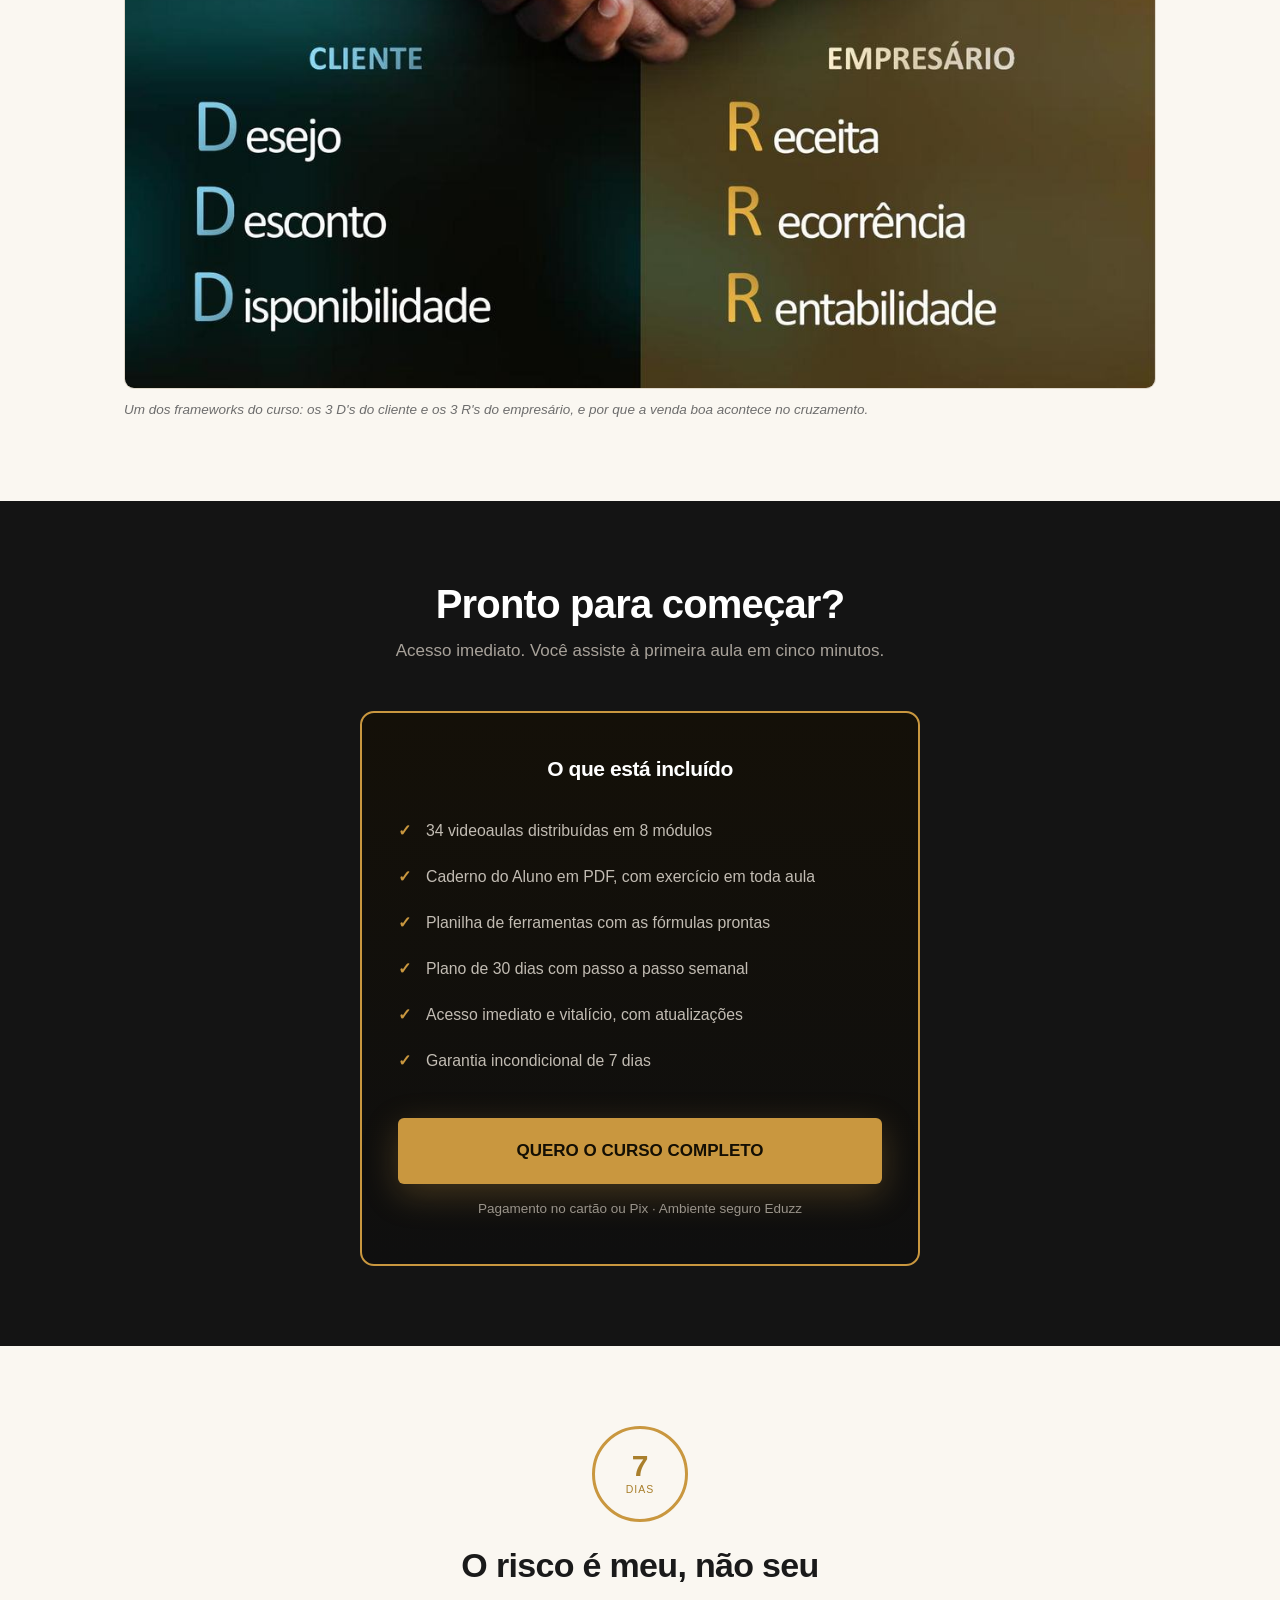
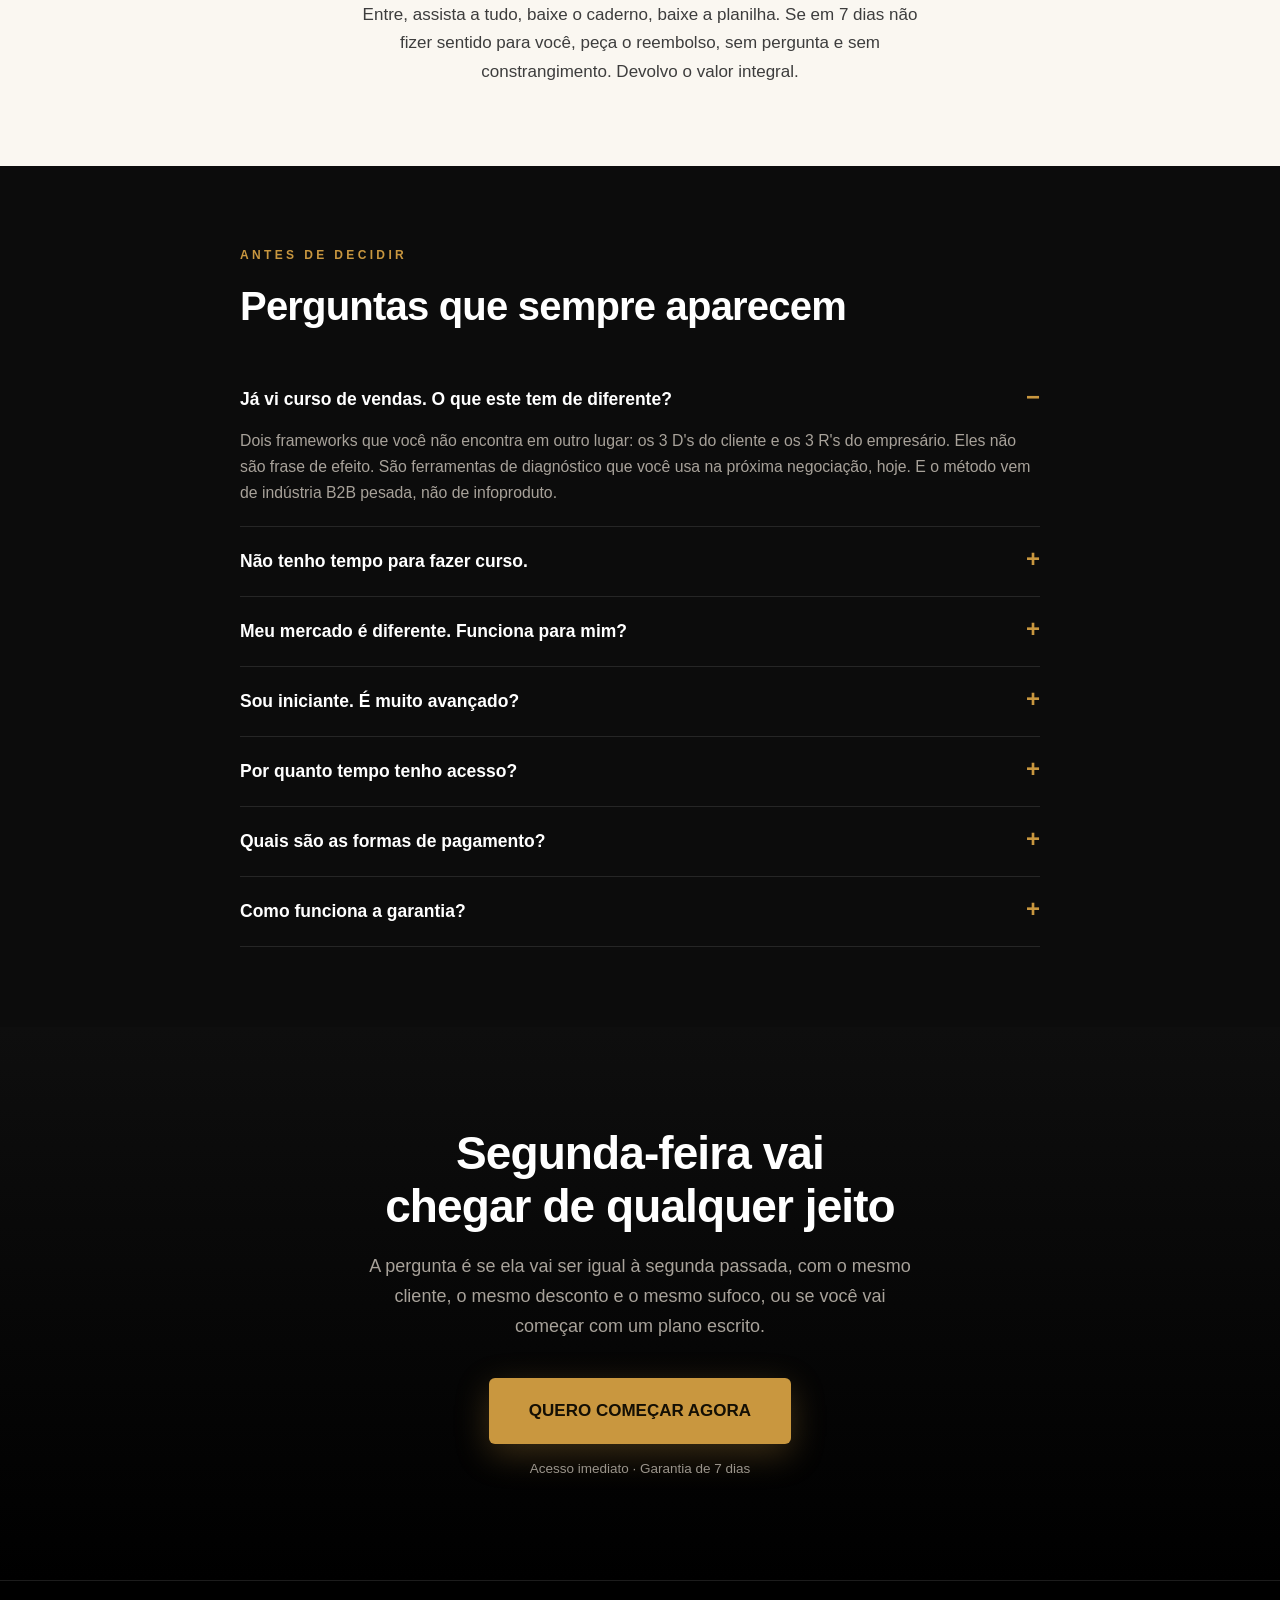
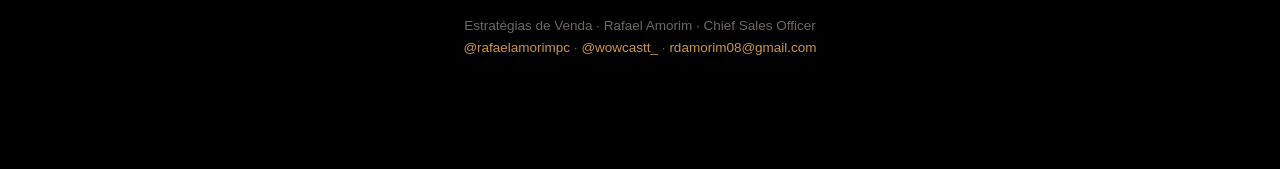
==== commit 860a13a8: "Add files via upload" ====
--- a/index.html
+++ b/index.html
@@ -2,15 +2,16 @@
 <html lang="pt-BR"><head>
 <meta charset="utf-8">
 <meta name="viewport" content="width=device-width, initial-scale=1">
-<title>Estratégias de Venda — Rafael Amorim</title>
+<title>Estratégias de Venda | Rafael Amorim</title>
 <meta name="description" content="Cinco estratégias para construir venda de forma previsível, sem depender de sorte nem de desconto. Curso online com 34 aulas, por um Chief Sales Officer com 20 anos de operação comercial.">
+<meta name="author" content="Rafael Amorim">
 <link rel="icon" href="data:image/svg+xml,%3Csvg xmlns='http://www.w3.org/2000/svg' viewBox='0 0 100 100'%3E%3Crect width='100' height='100' rx='18' fill='%230c0c0c'/%3E%3Ctext x='50' y='70' font-size='58' font-family='Georgia,serif' font-weight='bold' fill='%23c9973f' text-anchor='middle'%3EE%3C/text%3E%3C/svg%3E">
 <meta property="og:type" content="website">
 <meta property="og:locale" content="pt_BR">
-<meta property="og:title" content="Estratégias de Venda — Rafael Amorim">
+<meta property="og:title" content="Estratégias de Venda | Rafael Amorim">
 <meta property="og:description" content="Cinco estratégias para construir venda de forma previsível, sem depender de sorte nem de desconto. Curso online com 34 aulas, por um Chief Sales Officer com 20 anos de operação comercial.">
-<meta property="og:image" content="https://rdamorim08.github.io/estrategiasdevendasRDA/img/hero.jpg">
-<meta property="og:url" content="https://rdamorim08.github.io/estrategiasdevendasRDA/">
+<meta property="og:image" content="https://rdamorim08.github.io/estrategiasdevendas/img/hero.jpg">
+<meta property="og:url" content="https://rdamorim08.github.io/estrategiasdevendas/">
 <meta name="twitter:card" content="summary_large_image">
 <link rel="stylesheet" href="style.css">
 </head><body>
@@ -21,7 +22,7 @@
   <div class="wrap">
     <div class="eyebrow">Curso online · 34 aulas</div>
     <h1>Pare de fechar o mês <em>no sufoco</em></h1>
-    <p class="sub">Cinco estratégias para construir venda de forma previsível — sem depender de sorte,
+    <p class="sub">Cinco estratégias para construir venda de forma previsível, sem depender de sorte,
     de desconto e nem de ter nascido com lábia. Por quem responde pelo número comercial há 20 anos.</p>
     <div class="badges">
       <span class="badge">34 videoaulas de 5 a 16 min</span>
@@ -55,15 +56,15 @@
     <div>
       <div class="eyebrow">Quem ensina</div>
       <h2>Não é palestrante que estuda venda. É quem responde pelo número.</h2>
-      <p>Rafael Amorim é <b>Chief Sales Officer da Pará Cabos</b> — o que significa que, nesta semana,
-      ele está decidindo preço, margem e meta de uma operação comercial real.</p>
+      <p>Rafael Amorim é <b>Chief Sales Officer da Pará Cabos</b>. Na prática, isso significa que
+      nesta semana ele está decidindo preço, margem e meta de uma operação comercial real.</p>
       <p>São mais de 20 anos em liderança comercial, desenvolvimento de negócios e expansão de mercado.
       O método que você vai aprender não foi lido em livro: é o que ele usa quando a meta é dele.</p>
       <ul class="creds">
         <li>Chief Sales Officer da Pará Cabos</li>
         <li>Ex-presidente da Associação de Jovens Empresários do Amazonas</li>
         <li>Membro do G4 Club Brasil</li>
-        <li>Host do Wowcastt — podcast sobre empreendedorismo e gestão</li>
+        <li>Host do Wowcastt, podcast sobre empreendedorismo e gestão</li>
         <li>MBA em Comercial e Varejo (CIESA) · Marketing (UNIP)</li>
       </ul>
     </div>
@@ -75,21 +76,21 @@
   <div class="wrap"><div class="narrow">
     <div class="eyebrow">O método</div>
     <h2>Cinco estratégias. Nesta ordem.</h2>
-    <p class="intro">Não são cinquenta técnicas que você nunca vai lembrar. São cinco movimentos —
+    <p class="intro">Não são cinquenta técnicas que você nunca vai lembrar. São cinco movimentos,
     e cada um só funciona depois que o anterior derrubou uma crença.</p>
     <div class="steps">
       <div class="step"><div class="n">0</div><div>
         <h3>O fundamento</h3>
-        <p>Vender é processo e relacionamento. Os 3 D's do cliente — Desejo, Desconto, Disponibilidade —
-        e os 3 R's do empresário: Receita, Recorrência, Rentabilidade. Onde os dois lados se encontram
+        <p>Vender é processo e relacionamento. Os 3 D's do cliente (Desejo, Desconto, Disponibilidade)
+        e os 3 R's do empresário (Receita, Recorrência, Rentabilidade). Onde os dois lados se encontram
         é onde mora a margem.</p></div></div>
       <div class="step"><div class="n">1</div><div>
         <h3>Faça o básico</h3>
         <p>Você não perde venda por falta de técnica avançada. Perde porque não ligou de volta.
-        Recepcionar, atender, entregar — e como transformar isso em cultura, não em cobrança.</p></div></div>
+        Recepcionar, atender, entregar. E como transformar isso em cultura, não em cobrança.</p></div></div>
       <div class="step"><div class="n">2</div><div>
         <h3>Faça visitas</h3>
-        <p>O mercado inteiro aprendeu a vender sentado. Por isso a rua ficou vazia — e barata para quem
+        <p>O mercado inteiro aprendeu a vender sentado. Por isso a rua ficou vazia e barata para quem
         voltar. Cadência de contato, a visita sem pauta comercial e a rota semanal que cabe na sua agenda.</p></div></div>
       <div class="step"><div class="n">3</div><div>
         <h3>Seja espião</h3>
@@ -97,11 +98,11 @@
         que não se atravessa, e o Mapa do Cliente que faz isso funcionar com 50 contas, não só com 5.</p></div></div>
       <div class="step"><div class="n">4</div><div>
         <h3>Growth ou dados</h3>
-        <p>Growth não é departamento nem ferramenta — é mentalidade. Os cinco números da sua segunda-feira,
+        <p>Growth não é departamento nem ferramenta. É mentalidade. Os cinco números da sua segunda-feira,
         o experimento comercial e o diagnóstico de funil que mostra exatamente onde o dinheiro vaza.</p></div></div>
       <div class="step"><div class="n">5</div><div>
         <h3>Ambição</h3>
-        <p>O combustível para grandes disputas. Como transformar o que você quer em número — e do número
+        <p>O combustível para grandes disputas. Como transformar o que você quer em número, e esse número
         em quantos contatos por semana isso exige. Sonho que vira conta vira meta.</p></div></div>
     </div>
   </div></div>
@@ -123,14 +124,14 @@
         com a sua letra.</p></div>
       <div class="card"><div class="tag">Planilha</div><h3>Ferramentas prontas</h3>
         <p>Mapa do Cliente, rota de visitas, painel dos cinco números, diagnóstico de funil e a conta reversa
-        da ambição — com as fórmulas já montadas.</p></div>
+        da ambição, com as fórmulas já montadas.</p></div>
       <div class="card"><div class="tag">Execução</div><h3>Plano de 30 dias</h3>
         <p>Semana 1 o básico, semana 2 as visitas, semana 3 o modo espião, semana 4 os dados.
         No dia 30 você compara com o dia 1 e vê o que mudou.</p></div>
     </div>
     <figure class="figure">
       <img src="img/3d3r.jpg" alt="Os 3 D's do cliente e os 3 R's do empresário" loading="lazy">
-      <figcaption>Um dos frameworks do curso: os 3 D's do cliente e os 3 R's do empresário — e por que a venda boa acontece no cruzamento.</figcaption>
+      <figcaption>Um dos frameworks do curso: os 3 D's do cliente e os 3 R's do empresário, e por que a venda boa acontece no cruzamento.</figcaption>
     </figure>
   </div>
 </section>
@@ -160,7 +161,7 @@
     <div class="seal"><b>7</b><span>dias</span></div>
     <h2>O risco é meu, não seu</h2>
     <p>Entre, assista a tudo, baixe o caderno, baixe a planilha. Se em 7 dias não fizer sentido para você,
-    peça o reembolso — sem pergunta e sem constrangimento. Devolvo o valor integral.</p>
+    peça o reembolso, sem pergunta e sem constrangimento. Devolvo o valor integral.</p>
   </div></div>
 </section>
 
@@ -170,19 +171,19 @@
     <h2>Perguntas que sempre aparecem</h2>
     <details open><summary>Já vi curso de vendas. O que este tem de diferente?</summary>
       <p>Dois frameworks que você não encontra em outro lugar: os 3 D's do cliente e os 3 R's do empresário.
-      Eles não são frase de efeito — são ferramentas de diagnóstico que você usa na próxima negociação, hoje.
+      Eles não são frase de efeito. São ferramentas de diagnóstico que você usa na próxima negociação, hoje.
       E o método vem de indústria B2B pesada, não de infoproduto.</p></details>
     <details><summary>Não tenho tempo para fazer curso.</summary>
       <p>Foi por causa dessa objeção que o curso foi montado assim: aulas de 5 minutos, uma ideia por vídeo,
       sem introdução de dez minutos. Você assiste uma no trânsito e aplica na visita da tarde.
-      E, na prática, você não tem tempo justamente porque não tem processo — quem trabalha no improviso gasta
+      E, na prática, você não tem tempo justamente porque não tem processo. Quem trabalha no improviso gasta
       o dobro de horas pelo mesmo resultado.</p></details>
     <details><summary>Meu mercado é diferente. Funciona para mim?</summary>
-      <p>O método nasceu em venda B2B de ciclo longo, com margem apertada e concorrência por preço — o cenário
-      mais difícil que existe. Se funciona ali, tende a funcionar em contextos mais simples.
+      <p>O método nasceu em venda B2B de ciclo longo, com margem apertada e concorrência por preço, que é o
+      cenário mais difícil que existe. Se funciona ali, tende a funcionar em contextos mais simples.
       Serve para vendedor de linha de frente, gestor comercial, dono de PME e para quem está começando do zero.</p></details>
     <details><summary>Sou iniciante. É muito avançado?</summary>
-      <p>Não. O curso começa pelo fundamento — o que é venda de verdade — antes de qualquer técnica.
+      <p>Não. O curso começa pelo fundamento, ou seja, o que é venda de verdade, antes de qualquer técnica.
       Justamente por isso a ordem dos módulos não deve ser trocada.</p></details>
     <details><summary>Por quanto tempo tenho acesso?</summary>
       <p>Acesso vitalício, incluindo as atualizações do conteúdo. O material de apoio você baixa e fica com você.</p></details>
@@ -198,17 +199,17 @@
 <section class="final">
   <div class="wrap">
     <h2>Segunda-feira vai chegar de qualquer jeito</h2>
-    <p>A pergunta é se ela vai ser igual à segunda passada — mesmo cliente, mesmo desconto, mesmo sufoco —
-    ou se você vai começar com um plano escrito.</p>
+    <p>A pergunta é se ela vai ser igual à segunda passada, com o mesmo cliente, o mesmo desconto e o mesmo
+    sufoco, ou se você vai começar com um plano escrito.</p>
     <a class="btn" href="https://chk.eduzz.com/uehzxj2f">QUERO COMEÇAR AGORA</a>
     <span class="btn-note">Acesso imediato · Garantia de 7 dias</span>
   </div>
 </section>
 
-<footer><div class="wrap"><p>Estratégias de Venda — Rafael Amorim · Chief Sales Officer<br>
+<footer><div class="wrap"><p>Estratégias de Venda · Rafael Amorim · Chief Sales Officer<br>
 <a href="https://instagram.com/rafaelamorimpc" target="_blank" rel="noopener">@rafaelamorimpc</a> ·
 <a href="https://youtube.com/@wowcastt_" target="_blank" rel="noopener">@wowcastt_</a> ·
-<a href="mailto:rafael@paracabos.com.br">rafael@paracabos.com.br</a></p></div></footer>
+<a href="mailto:rdamorim08@gmail.com">rdamorim08@gmail.com</a></p></div></footer>
 
 <div class="sticky"><a class="btn" href="https://chk.eduzz.com/uehzxj2f">QUERO GARANTIR MINHA VAGA</a></div>
 </body></html>
--- a/style.css
+++ b/style.css
@@ -50,7 +50,7 @@
 .autor .eyebrow{color:#a97f2c}
 .creds{list-style:none;margin-top:22px;border-top:1px solid #e2dcd0;padding-top:18px}
 .creds li{padding:8px 0 8px 26px;position:relative;font-size:15px;color:#333}
-.creds li:before{content:"—";position:absolute;left:0;color:var(--gold)}
+.creds li:before{content:"\25AA";position:absolute;left:2px;color:var(--gold);font-size:12px}
 
 .metodo h2{font-size:clamp(26px,3.6vw,40px);color:#fff;margin-bottom:12px}
 .metodo .intro{color:#b3ada4;font-size:17px;margin-bottom:44px}
@@ -83,7 +83,7 @@
 .pbox h3{font-size:21px;color:#fff;margin-bottom:26px}
 .pbox ul{list-style:none;text-align:left;margin-bottom:34px}
 .pbox li{font-size:15.8px;color:#c2bcb3;padding:10px 0 10px 28px;position:relative}
-.pbox li:before{content:"✓";position:absolute;left:0;color:var(--gold);font-weight:700;font-size:16px}
+.pbox li:before{content:"\2713";position:absolute;left:0;color:var(--gold);font-weight:700;font-size:16px}
 .pbox .btn{width:100%}
 
 .garantia{background:var(--paper);color:#1a1a1a;text-align:center}
@@ -99,7 +99,7 @@
 summary{cursor:pointer;font-size:17.5px;color:#fff;font-weight:600;list-style:none;display:flex;justify-content:space-between;gap:16px}
 summary::-webkit-details-marker{display:none}
 summary:after{content:"+";color:var(--gold);font-size:24px;line-height:1;flex-shrink:0}
-details[open] summary:after{content:"–"}
+details[open] summary:after{content:"\2212"}
 details p{color:#a8a29a;margin-top:14px;font-size:15.8px}
 
 .final{background:linear-gradient(180deg,#0e0e0e,#000);text-align:center;padding:100px 0}
@@ -110,13 +110,11 @@
 footer p{font-size:13.5px;color:#6d6862}
 footer a{color:var(--gold);text-decoration:none}
 
-/* barra fixa de compra no celular */
 .sticky{position:fixed;left:0;right:0;bottom:0;z-index:999;background:rgba(10,10,10,.97);
         border-top:1px solid #2a2a2a;padding:12px 16px calc(12px + env(safe-area-inset-bottom));display:none}
 .sticky .btn{width:100%;padding:17px;font-size:16px;box-shadow:none}
 @media(max-width:760px){.sticky{display:block}}
 
-/* ===== páginas de agradecimento ===== */
 .ty{min-height:100vh;display:flex;flex-direction:column;justify-content:center;padding:70px 0 60px;position:relative;overflow:hidden}
 .ty .glow{position:absolute;top:-30%;left:50%;transform:translateX(-50%);width:900px;height:700px;
           background:radial-gradient(ellipse,rgba(201,151,63,.17),transparent 65%);pointer-events:none}
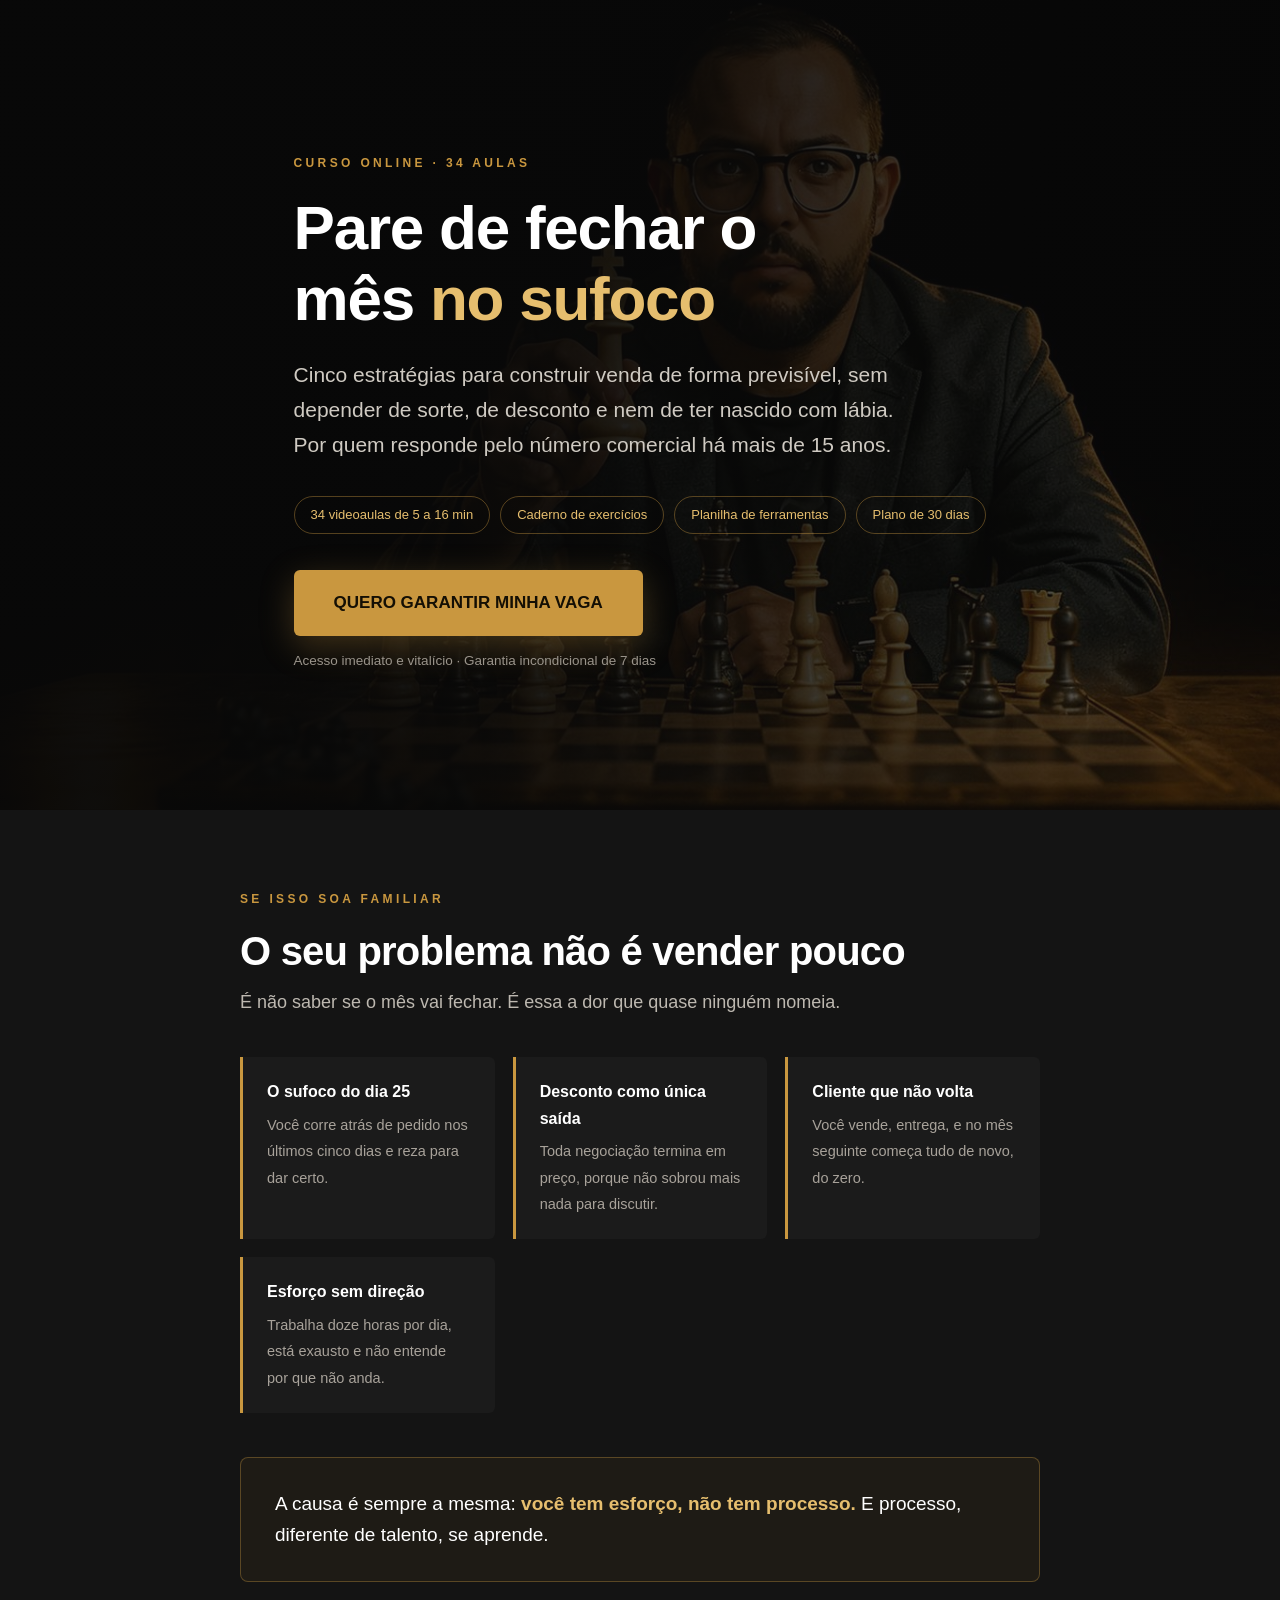
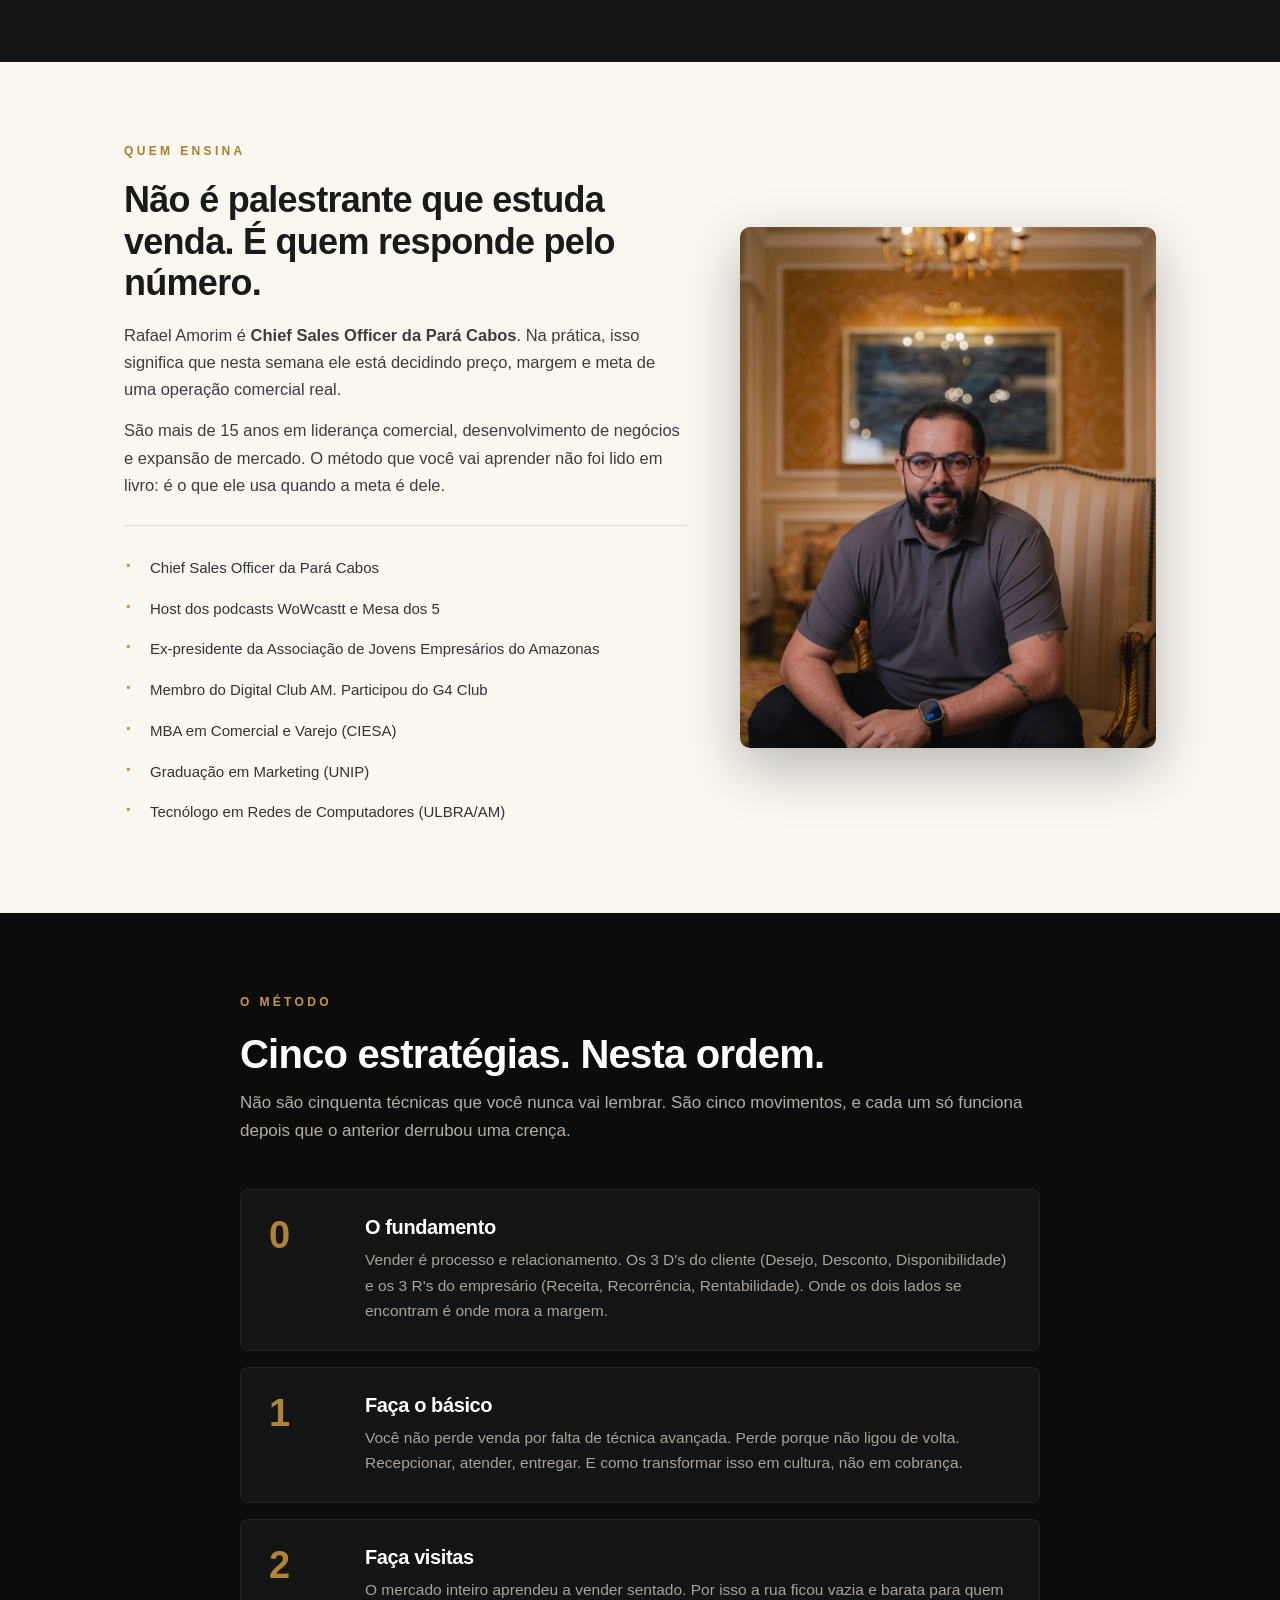
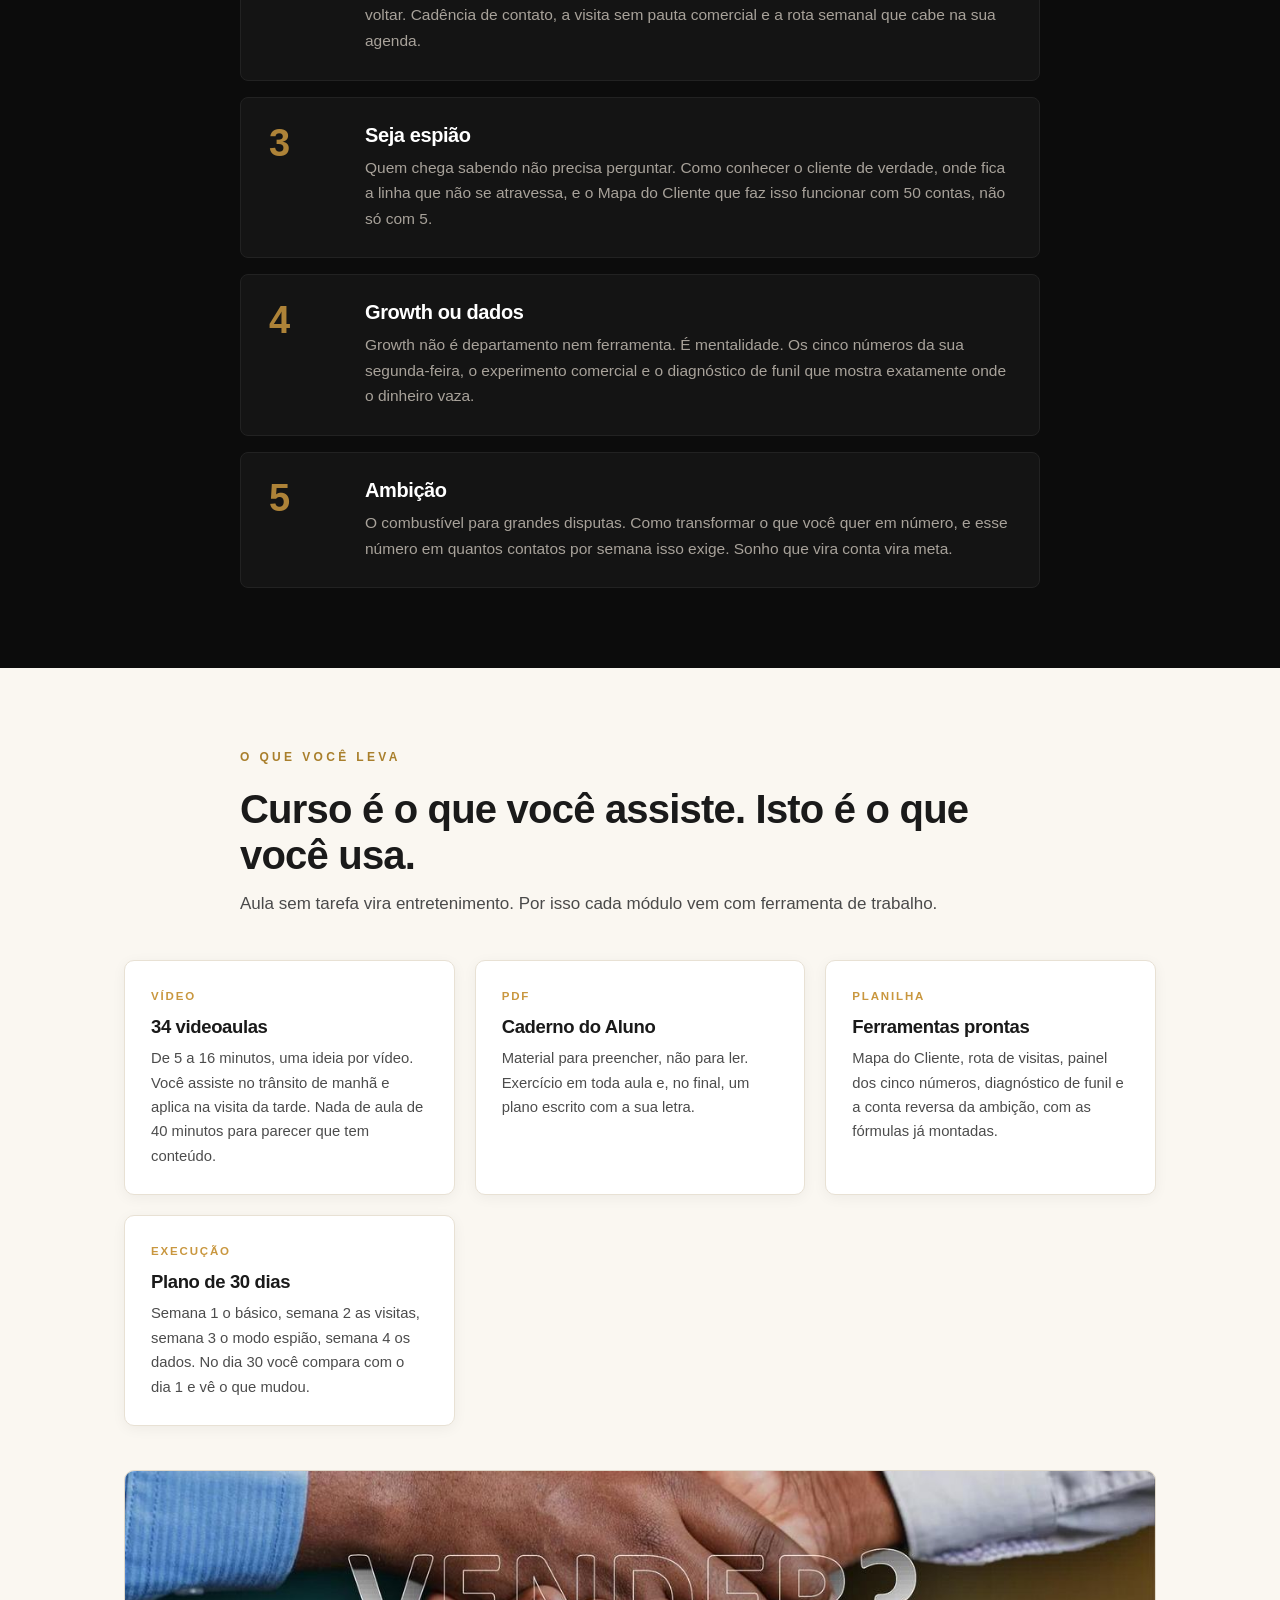
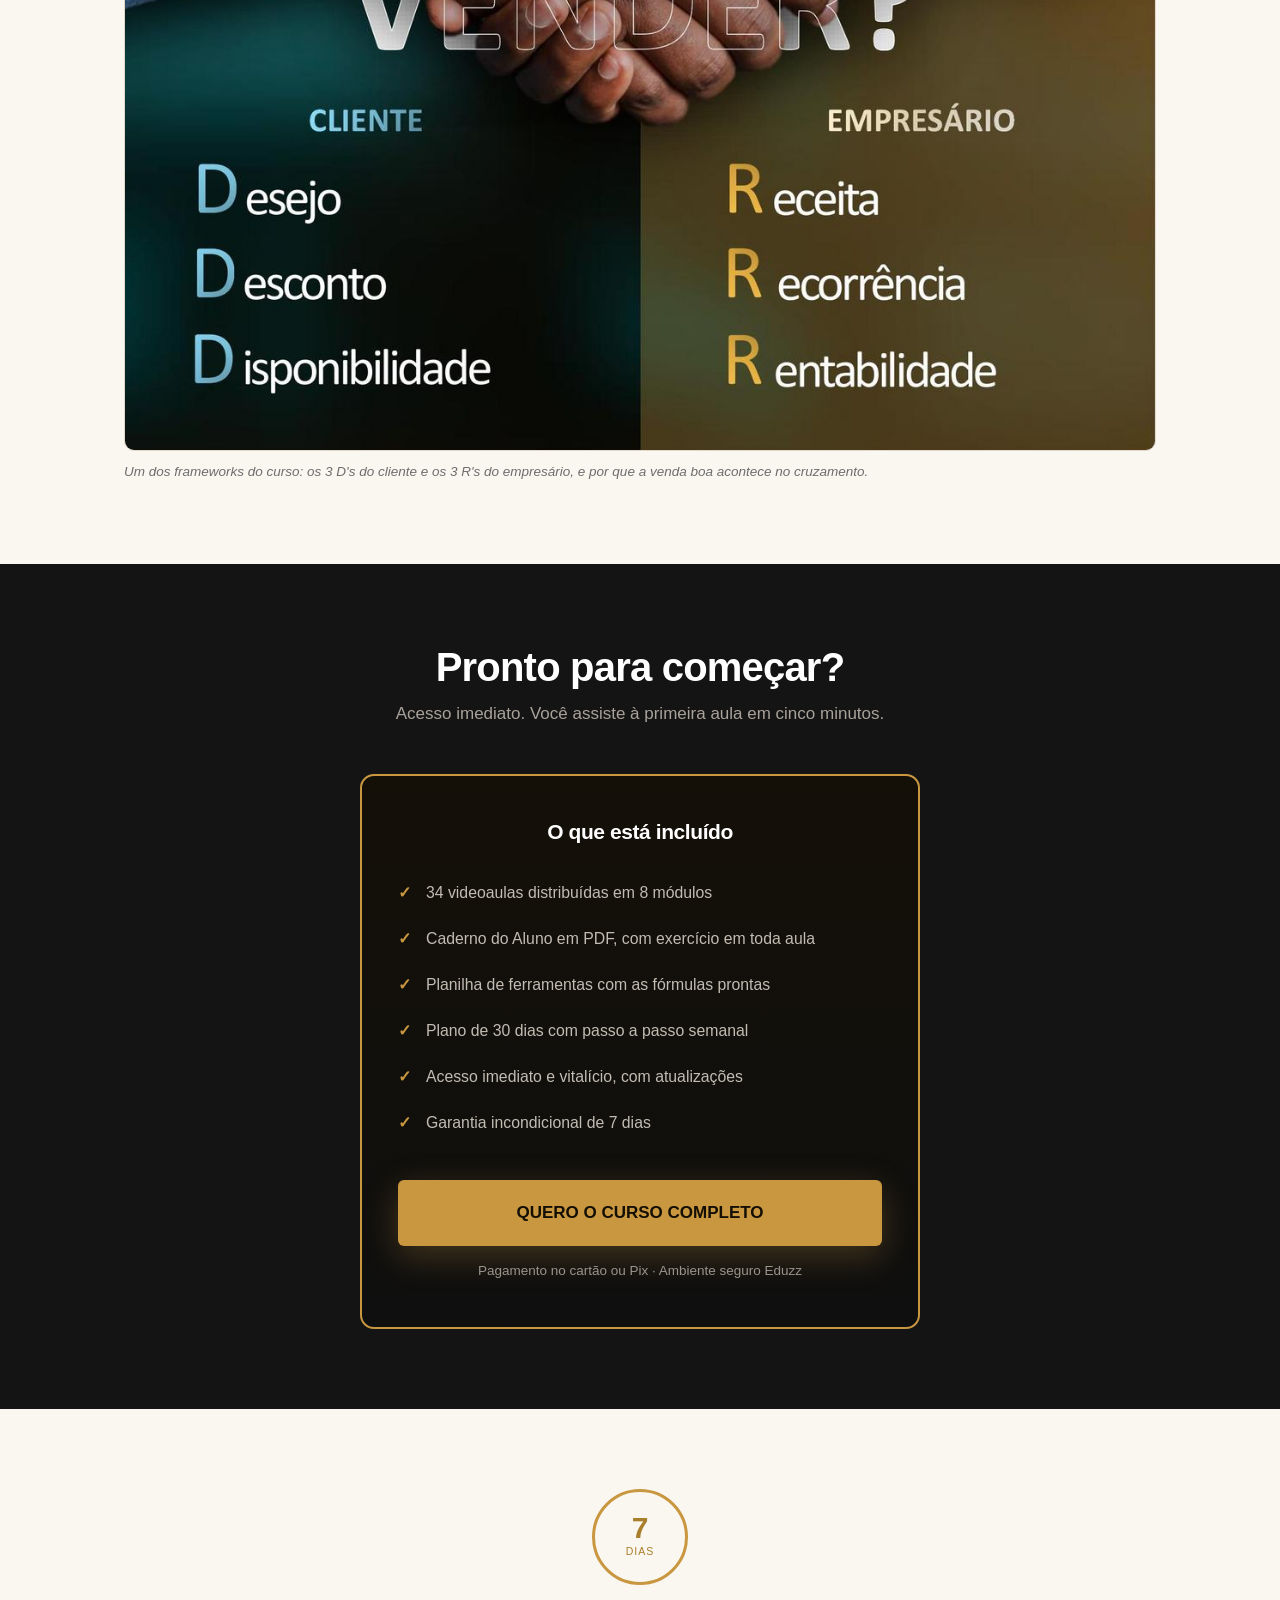
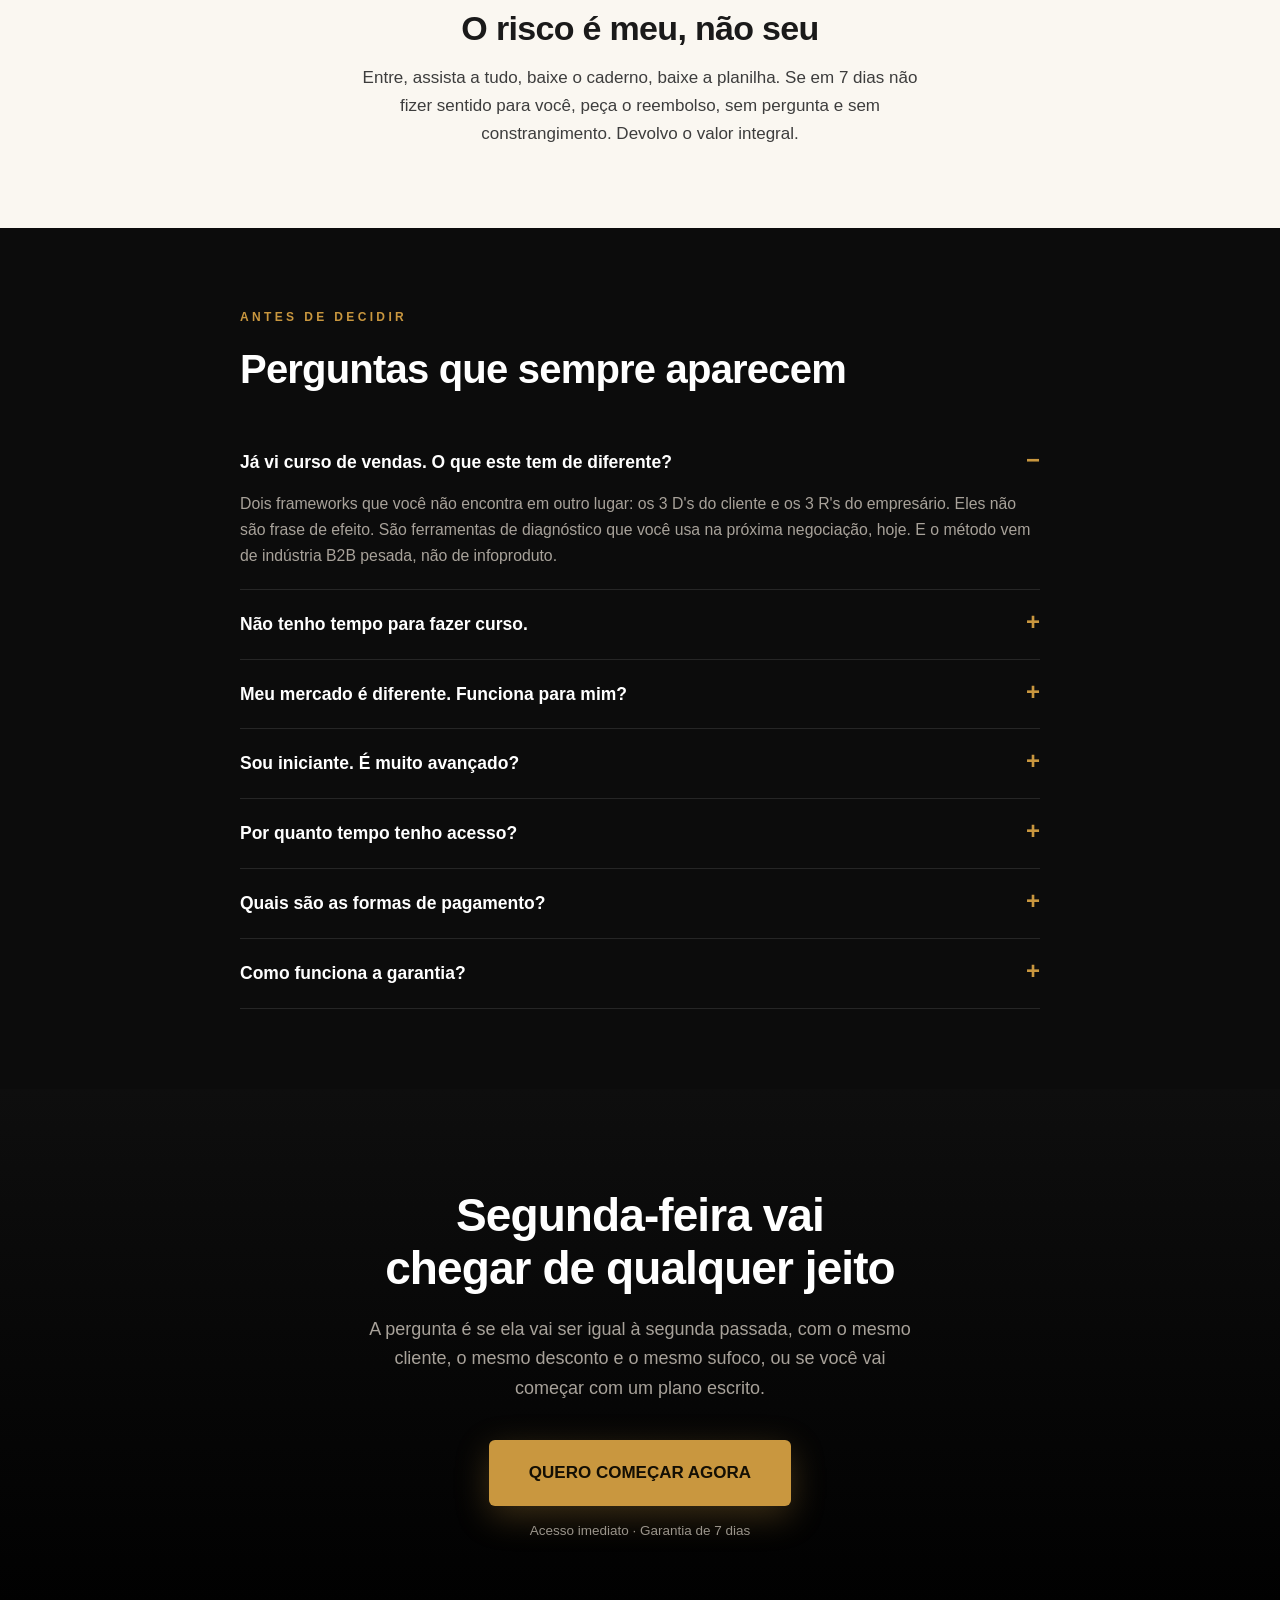
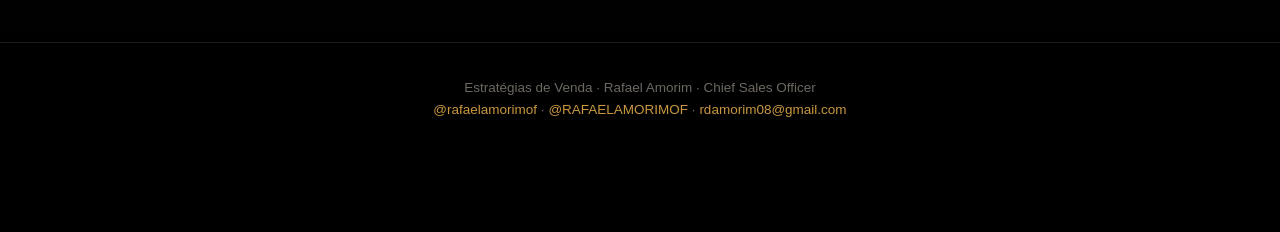
==== commit c26282ae: "Add files via upload" ====
--- a/index.html
+++ b/index.html
@@ -3,13 +3,13 @@
 <meta charset="utf-8">
 <meta name="viewport" content="width=device-width, initial-scale=1">
 <title>Estratégias de Venda | Rafael Amorim</title>
-<meta name="description" content="Cinco estratégias para construir venda de forma previsível, sem depender de sorte nem de desconto. Curso online com 34 aulas, por um Chief Sales Officer com 20 anos de operação comercial.">
+<meta name="description" content="Cinco estratégias para construir venda de forma previsível, sem depender de sorte nem de desconto. Curso online com 34 aulas, por um Chief Sales Officer com mais de 15 anos de operação comercial.">
 <meta name="author" content="Rafael Amorim">
 <link rel="icon" href="data:image/svg+xml,%3Csvg xmlns='http://www.w3.org/2000/svg' viewBox='0 0 100 100'%3E%3Crect width='100' height='100' rx='18' fill='%230c0c0c'/%3E%3Ctext x='50' y='70' font-size='58' font-family='Georgia,serif' font-weight='bold' fill='%23c9973f' text-anchor='middle'%3EE%3C/text%3E%3C/svg%3E">
 <meta property="og:type" content="website">
 <meta property="og:locale" content="pt_BR">
 <meta property="og:title" content="Estratégias de Venda | Rafael Amorim">
-<meta property="og:description" content="Cinco estratégias para construir venda de forma previsível, sem depender de sorte nem de desconto. Curso online com 34 aulas, por um Chief Sales Officer com 20 anos de operação comercial.">
+<meta property="og:description" content="Cinco estratégias para construir venda de forma previsível, sem depender de sorte nem de desconto. Curso online com 34 aulas, por um Chief Sales Officer com mais de 15 anos de operação comercial.">
 <meta property="og:image" content="https://rdamorim08.github.io/estrategiasdevendas/img/hero.jpg">
 <meta property="og:url" content="https://rdamorim08.github.io/estrategiasdevendas/">
 <meta name="twitter:card" content="summary_large_image">
@@ -23,7 +23,7 @@
     <div class="eyebrow">Curso online · 34 aulas</div>
     <h1>Pare de fechar o mês <em>no sufoco</em></h1>
     <p class="sub">Cinco estratégias para construir venda de forma previsível, sem depender de sorte,
-    de desconto e nem de ter nascido com lábia. Por quem responde pelo número comercial há 20 anos.</p>
+    de desconto e nem de ter nascido com lábia. Por quem responde pelo número comercial há mais de 15 anos.</p>
     <div class="badges">
       <span class="badge">34 videoaulas de 5 a 16 min</span>
       <span class="badge">Caderno de exercícios</span>
@@ -58,17 +58,19 @@
       <h2>Não é palestrante que estuda venda. É quem responde pelo número.</h2>
       <p>Rafael Amorim é <b>Chief Sales Officer da Pará Cabos</b>. Na prática, isso significa que
       nesta semana ele está decidindo preço, margem e meta de uma operação comercial real.</p>
-      <p>São mais de 20 anos em liderança comercial, desenvolvimento de negócios e expansão de mercado.
+      <p>São mais de 15 anos em liderança comercial, desenvolvimento de negócios e expansão de mercado.
       O método que você vai aprender não foi lido em livro: é o que ele usa quando a meta é dele.</p>
       <ul class="creds">
         <li>Chief Sales Officer da Pará Cabos</li>
+        <li>Host dos podcasts WoWcastt e Mesa dos 5</li>
         <li>Ex-presidente da Associação de Jovens Empresários do Amazonas</li>
-        <li>Membro do G4 Club Brasil</li>
-        <li>Host do Wowcastt, podcast sobre empreendedorismo e gestão</li>
-        <li>MBA em Comercial e Varejo (CIESA) · Marketing (UNIP)</li>
+        <li>Membro do Digital Club AM. Participou do G4 Club</li>
+        <li>MBA em Comercial e Varejo (CIESA)</li>
+        <li>Graduação em Marketing (UNIP)</li>
+        <li>Tecnólogo em Redes de Computadores (ULBRA/AM)</li>
       </ul>
     </div>
-    <div><img src="img/bio.jpg" alt="Rafael Amorim" loading="lazy"></div>
+    <figure><img src="img/bio.jpg" alt="Rafael Amorim" loading="lazy"></figure>
   </div></div>
 </section>
 
@@ -207,8 +209,8 @@
 </section>
 
 <footer><div class="wrap"><p>Estratégias de Venda · Rafael Amorim · Chief Sales Officer<br>
-<a href="https://instagram.com/rafaelamorimpc" target="_blank" rel="noopener">@rafaelamorimpc</a> ·
-<a href="https://youtube.com/@wowcastt_" target="_blank" rel="noopener">@wowcastt_</a> ·
+<a href="https://instagram.com/rafaelamorimof" target="_blank" rel="noopener">@rafaelamorimof</a> ·
+<a href="https://youtube.com/@RAFAELAMORIMOF" target="_blank" rel="noopener">@RAFAELAMORIMOF</a> ·
 <a href="mailto:rdamorim08@gmail.com">rdamorim08@gmail.com</a></p></div></footer>
 
 <div class="sticky"><a class="btn" href="https://chk.eduzz.com/uehzxj2f">QUERO GARANTIR MINHA VAGA</a></div>
--- a/style.css
+++ b/style.css
@@ -22,8 +22,8 @@
 .btn-note{display:block;font-size:13.5px;color:var(--mut);margin-top:14px}
 
 .hero{position:relative;min-height:90vh;display:flex;align-items:center;overflow:hidden;padding:96px 0 80px}
-.hero img.bg{position:absolute;inset:0;width:100%;height:100%;object-fit:cover;opacity:.34}
-.hero .veil{position:absolute;inset:0;background:linear-gradient(105deg,rgba(8,8,8,.96) 0%,rgba(8,8,8,.86) 45%,rgba(8,8,8,.55) 100%)}
+.hero img.bg{position:absolute;inset:0;width:100%;height:100%;object-fit:cover;object-position:24% 40%;opacity:.5}
+.hero .veil{position:absolute;inset:0;background:linear-gradient(100deg,rgba(8,8,8,.97) 0%,rgba(8,8,8,.9) 42%,rgba(8,8,8,.45) 78%,rgba(8,8,8,.3) 100%)}
 .hero .wrap{position:relative;z-index:2}
 .hero h1{font-size:clamp(34px,5.6vw,62px);font-weight:800;max-width:16ch;margin-bottom:24px;color:#fff}
 .hero h1 em{font-style:normal;color:var(--gold-l)}
@@ -43,12 +43,14 @@
 .turn p b{color:var(--gold-l)}
 
 .autor{background:var(--paper);color:#1a1a1a}
-.autor .grid{display:grid;grid-template-columns:1fr 1fr;gap:48px;align-items:center}
-.autor img{width:100%;border-radius:8px;box-shadow:0 18px 50px rgba(0,0,0,.22)}
+.autor .grid{display:grid;grid-template-columns:1.15fr .85fr;gap:52px;align-items:center}
+.autor figure{margin:0}
+.autor img{width:100%;border-radius:10px;box-shadow:0 20px 56px rgba(0,0,0,.26)}
+.autor figcaption{font-size:13px;color:#6d6d6d;margin-top:10px;text-align:center;font-style:italic}
 .autor h2{font-size:clamp(25px,3.3vw,36px);margin-bottom:18px}
 .autor p{color:#3d3d3d;margin-bottom:14px;font-size:16.5px}
 .autor .eyebrow{color:#a97f2c}
-.creds{list-style:none;margin-top:22px;border-top:1px solid #e2dcd0;padding-top:18px}
+.creds{list-style:none;margin-top:26px;border-top:1px solid #e2dcd0;padding-top:22px}
 .creds li{padding:8px 0 8px 26px;position:relative;font-size:15px;color:#333}
 .creds li:before{content:"\25AA";position:absolute;left:2px;color:var(--gold);font-size:12px}
 
@@ -142,7 +144,7 @@
 .ty footer{background:transparent;border:0;padding:56px 0 0}
 
 @media(max-width:860px){
-  .autor .grid{grid-template-columns:1fr;gap:30px}
+  .autor .grid{grid-template-columns:1fr;gap:32px}
   section{padding:60px 0}
   .step{grid-template-columns:52px 1fr;gap:16px;padding:22px}
   .step .n{font-size:30px}
